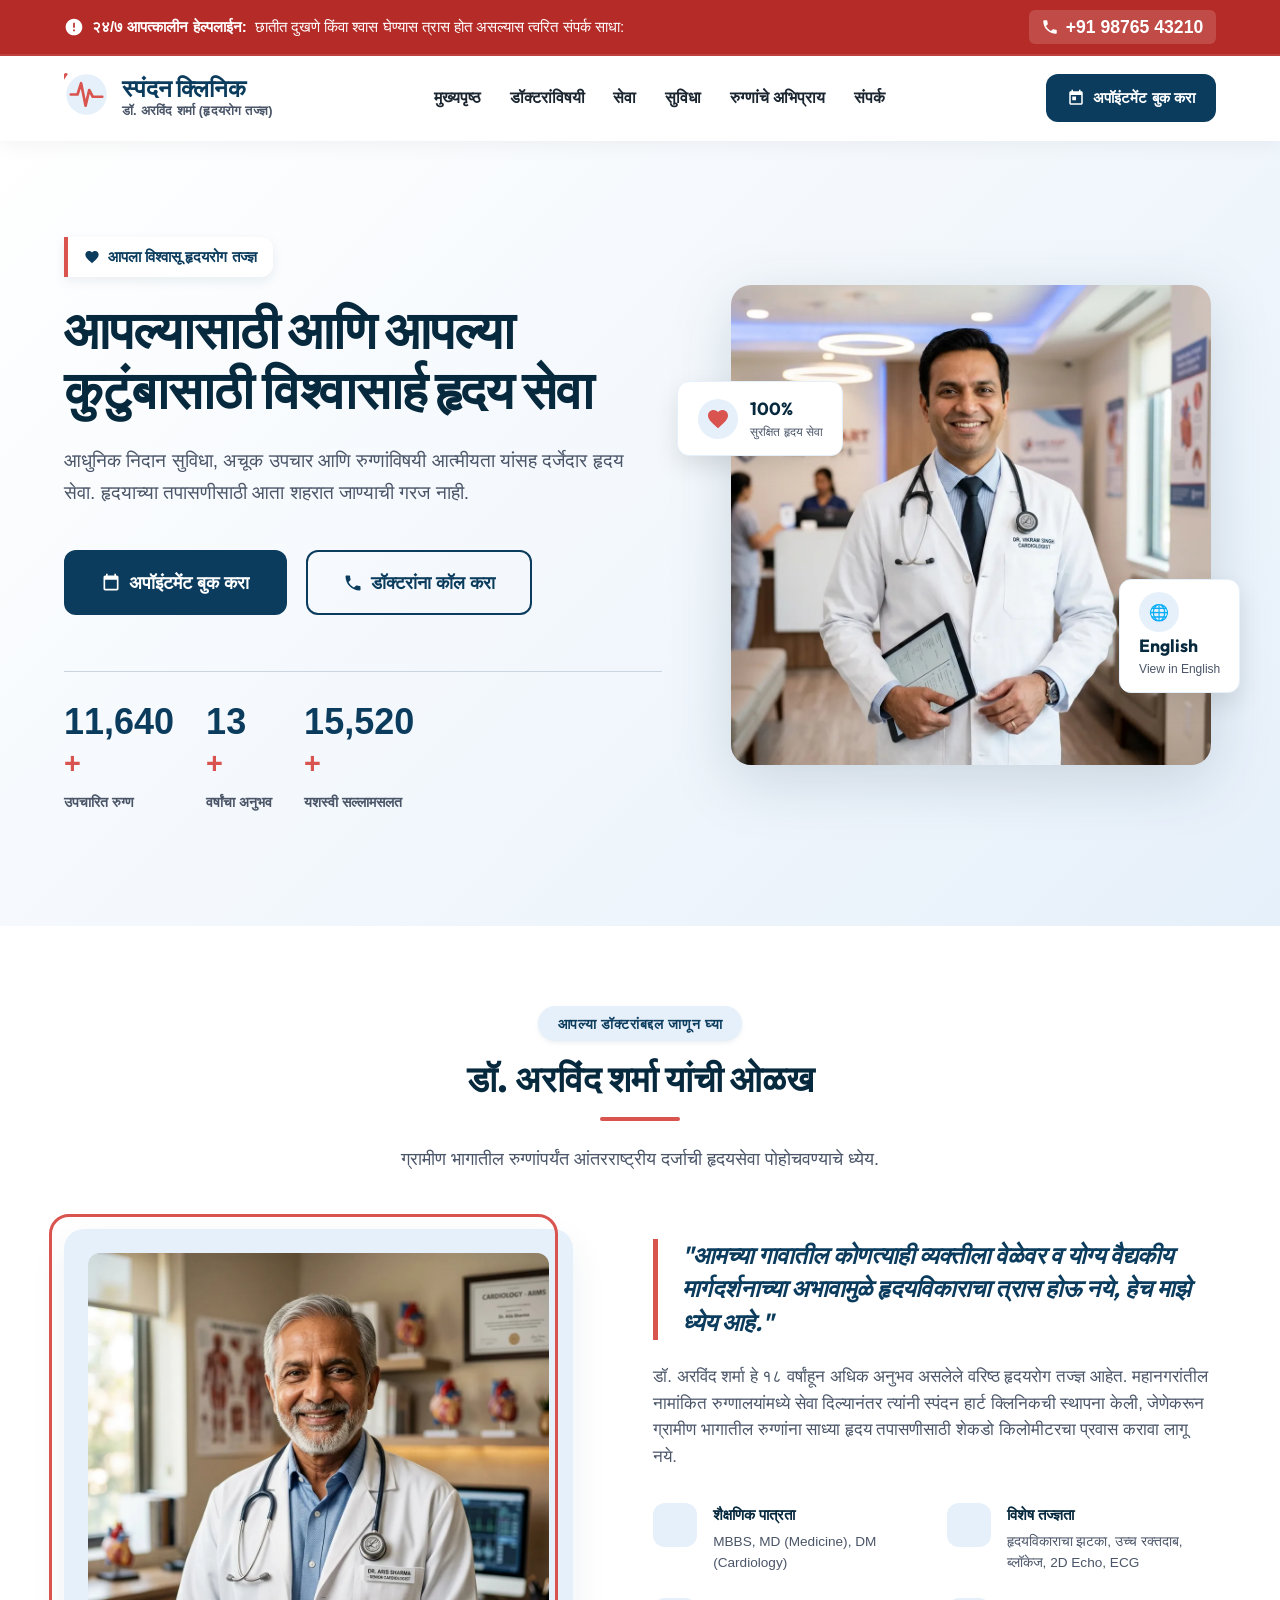
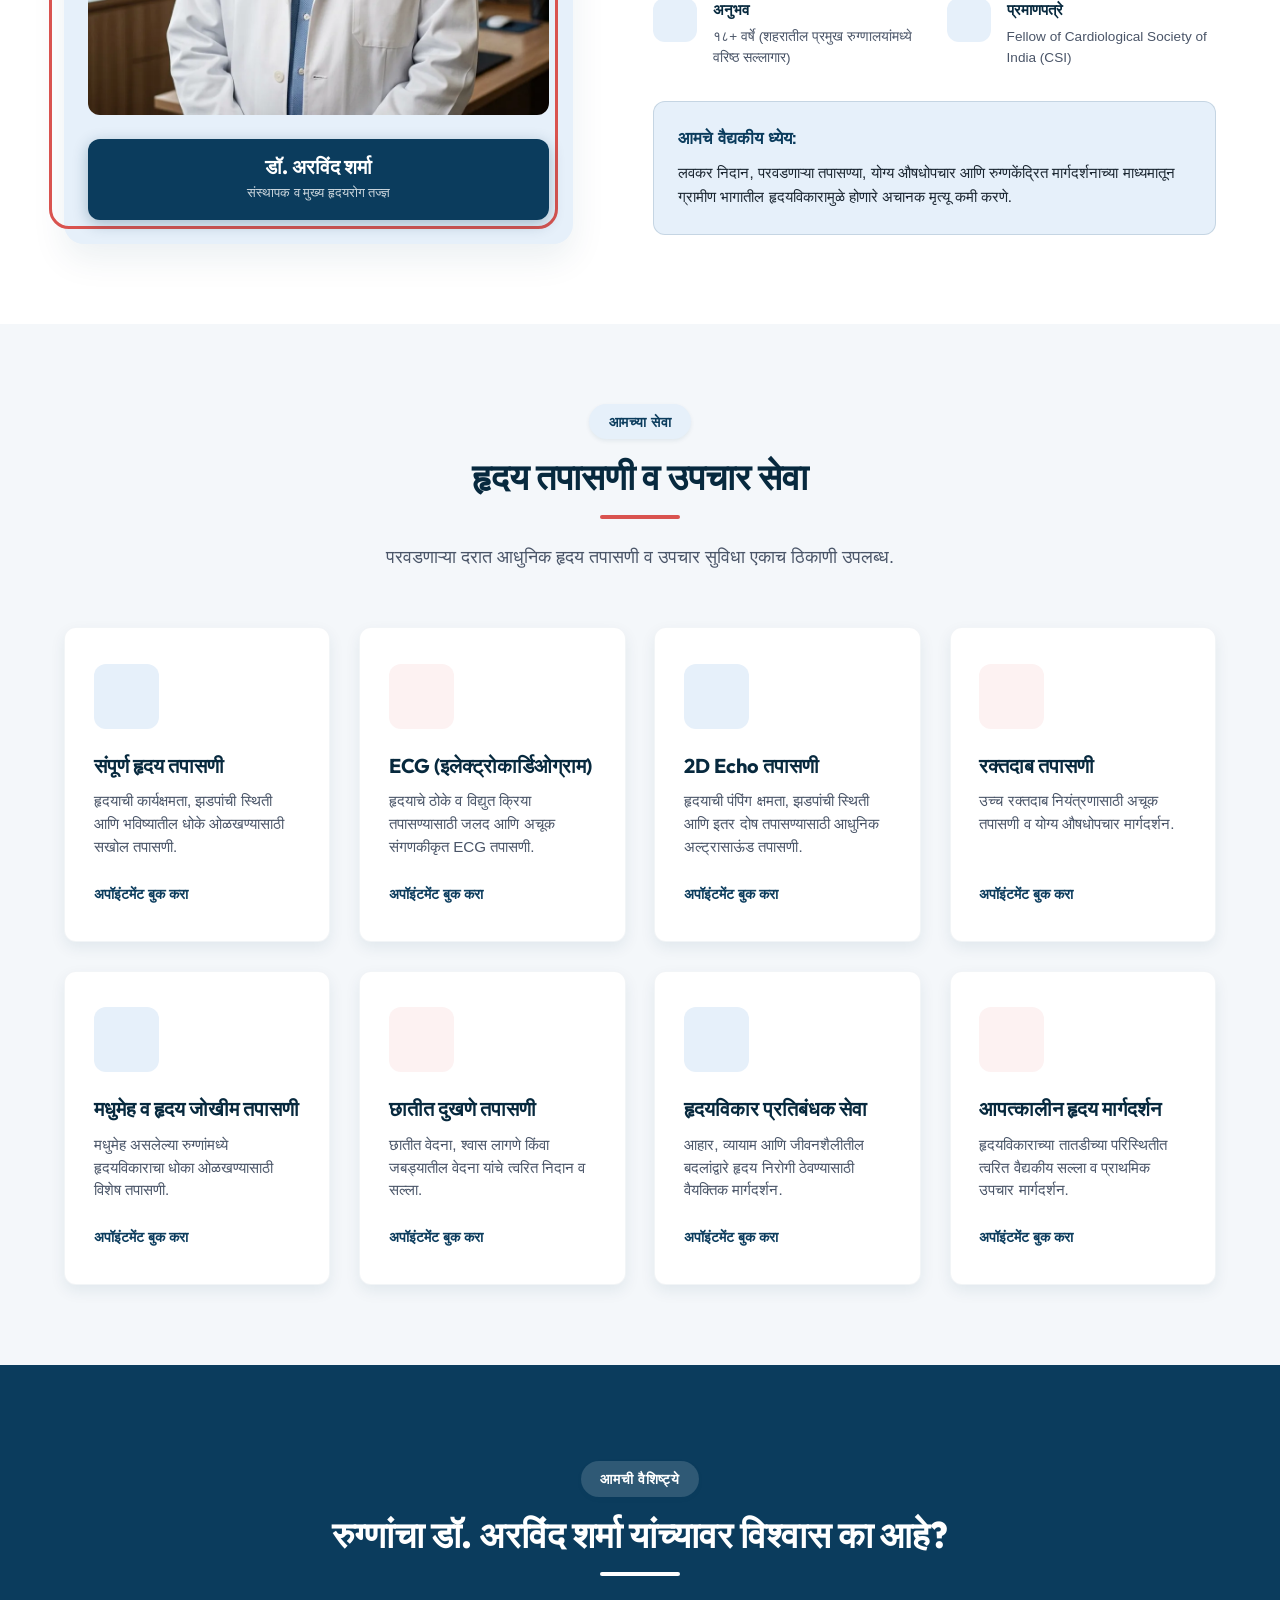
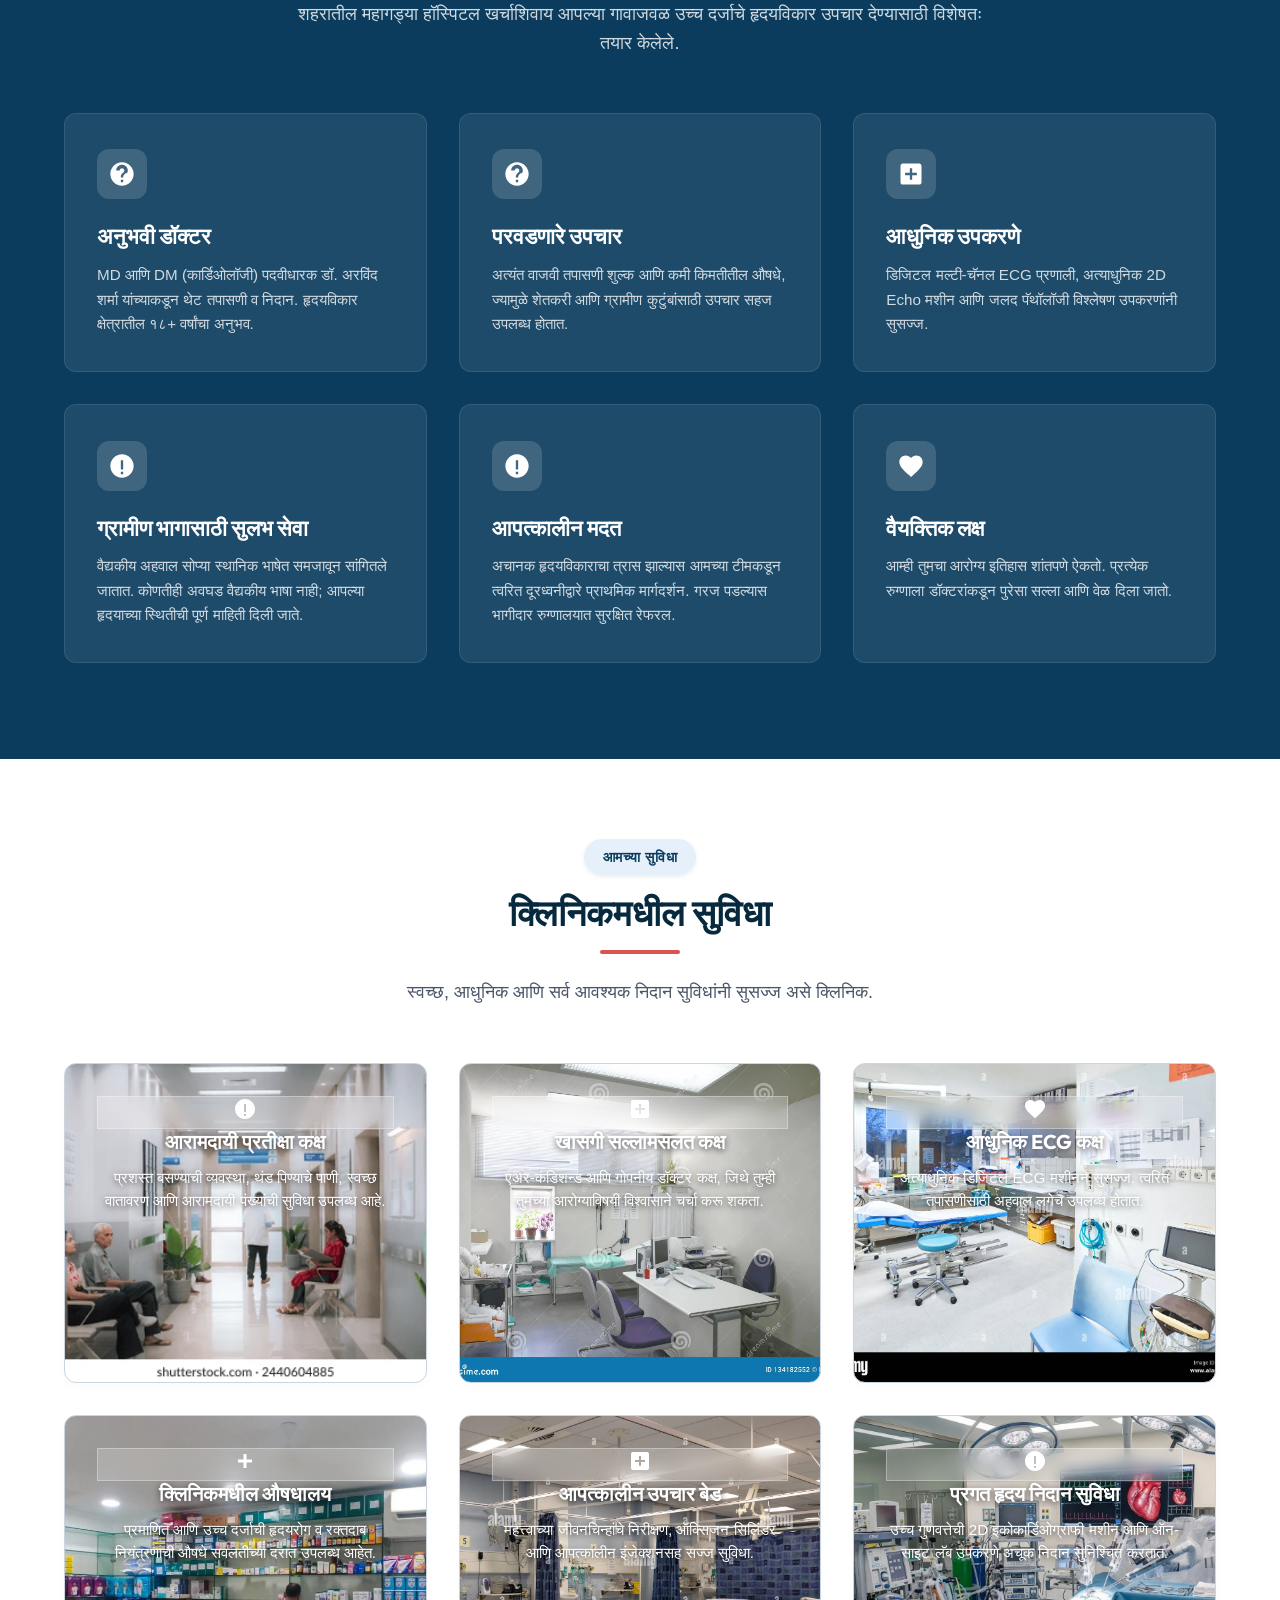
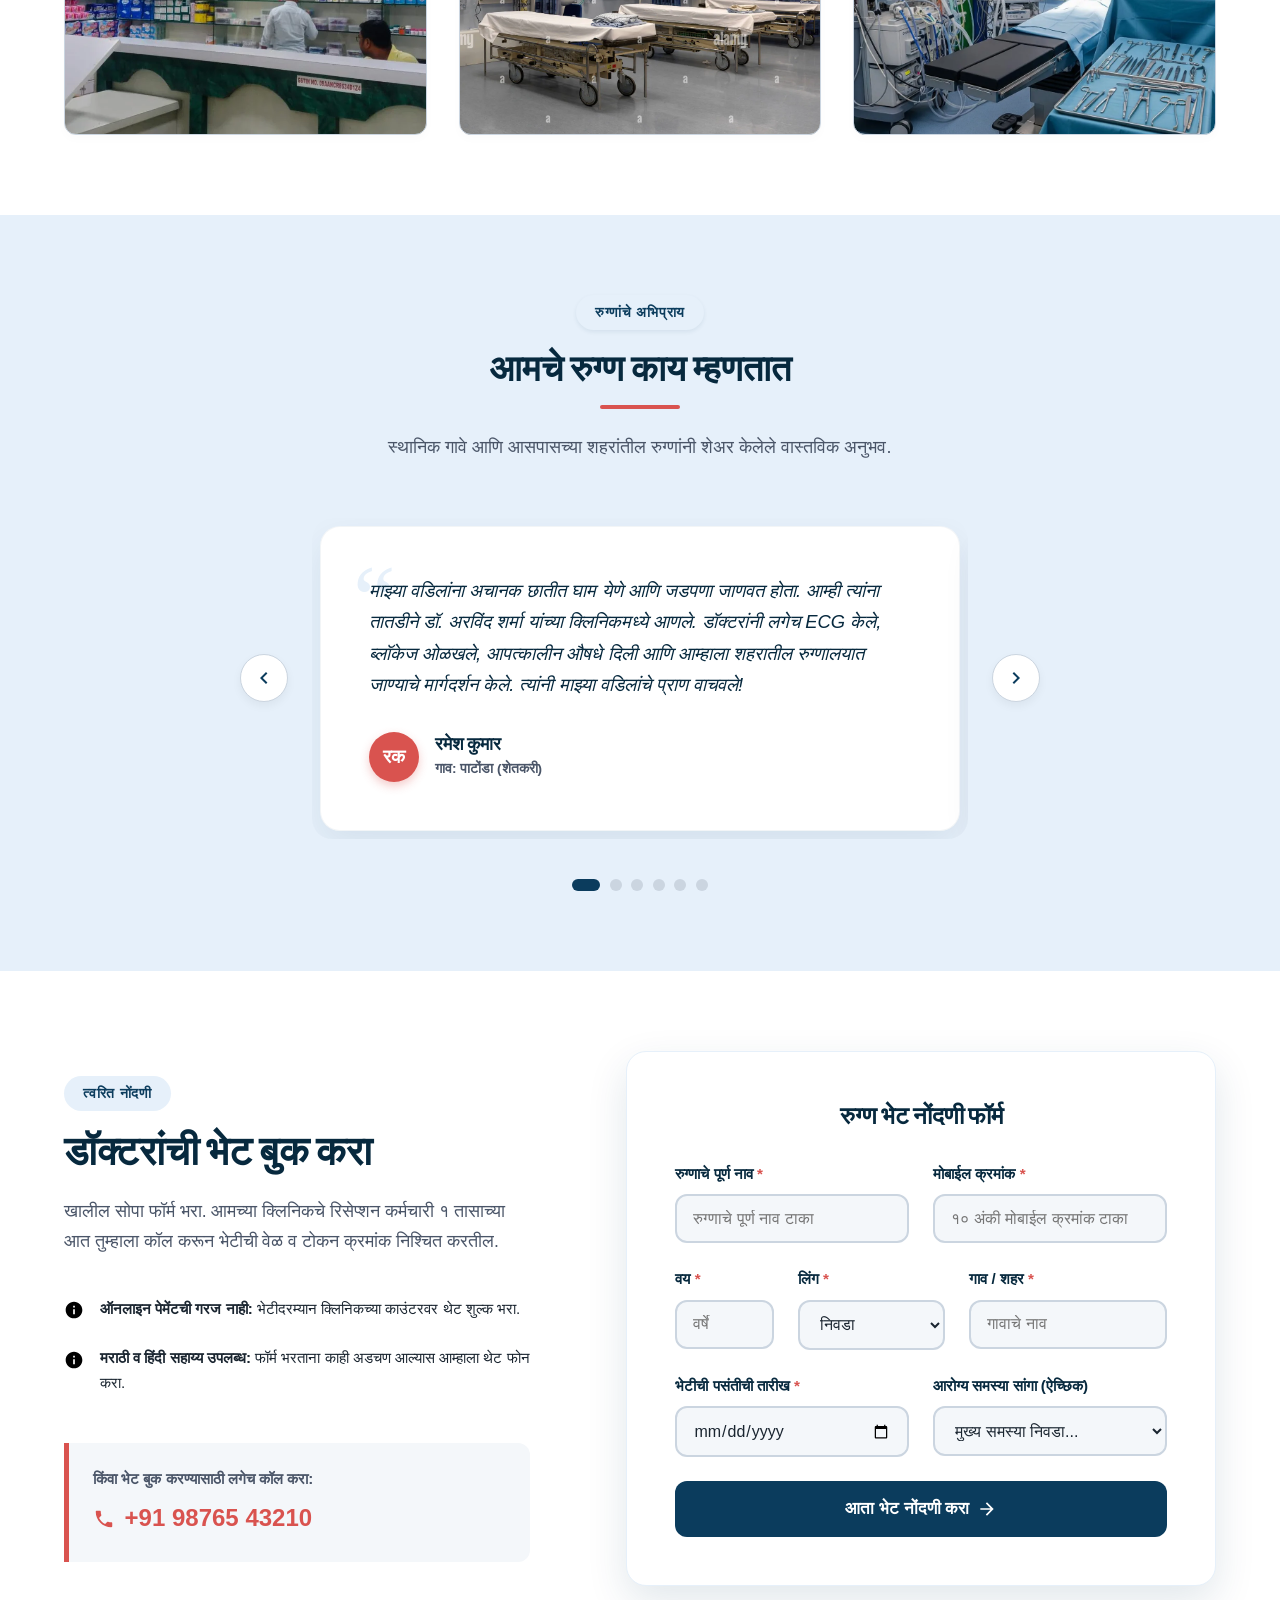
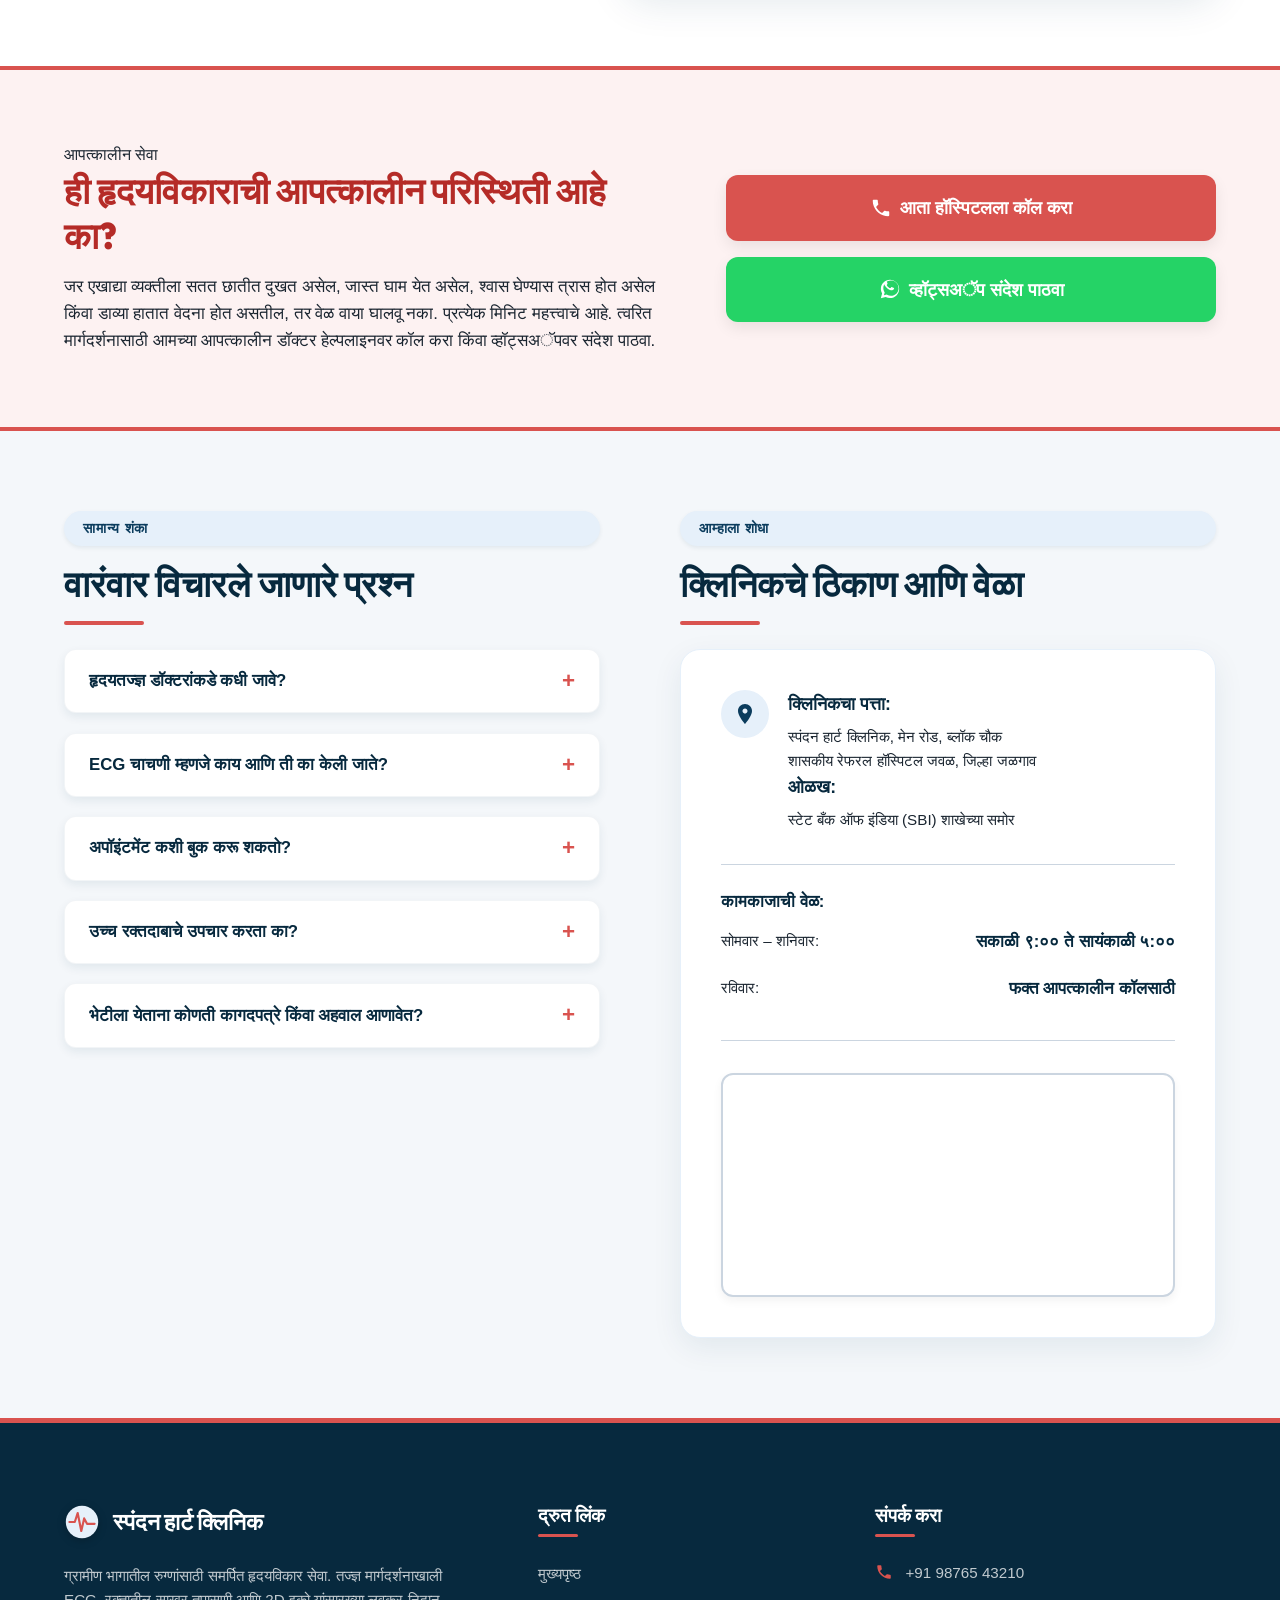
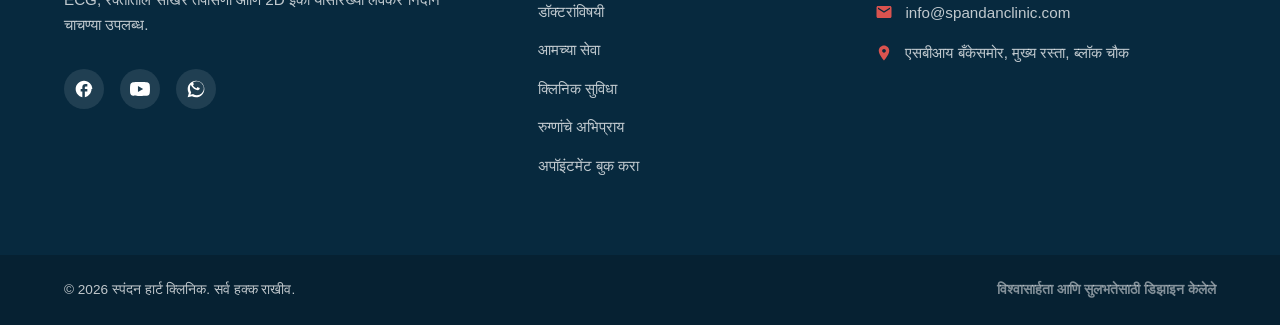
==== marathi.html @ 93152554 "initial commit" ====
<!DOCTYPE html>
<html lang="mr">
<head>
    <meta charset="UTF-8">
    <meta name="viewport" content="width=device-width, initial-scale=1.0">

    <title>स्पंदन हार्ट क्लिनिक | डॉ. अरविंद शर्मा - वरिष्ठ हृदयरोग तज्ज्ञ</title>

    <!-- SEO Meta Tags -->
    <meta name="description" content="डॉ. अरविंद शर्मा यांच्या स्पंदन हार्ट क्लिनिकमध्ये परवडणारी, आधुनिक हृदय तपासणी व उपचार सेवा उपलब्ध आहेत. ECG, 2D Echo आणि इतर हृदयविषयक निदान सुविधा ग्रामीण व शहरी रुग्णांसाठी उपलब्ध.">

    <meta name="keywords" content="हृदयरोग तज्ज्ञ, हार्ट डॉक्टर, डॉ. अरविंद शर्मा, स्पंदन हार्ट क्लिनिक, ECG, 2D Echo, रक्तदाब तपासणी, हृदय विशेषज्ञ, नागपूर">

    <meta name="author" content="डॉ. अरविंद शर्मा">

    <!-- Open Graph Meta Tags -->
    <meta property="og:title" content="स्पंदन हार्ट क्लिनिक | डॉ. अरविंद शर्मा - हृदयरोग तज्ज्ञ">
    <meta property="og:description" content="विश्वासार्ह, दर्जेदार आणि परवडणारी हृदय उपचार सेवा. आजच आपली अपॉइंटमेंट बुक करा.">
    <meta property="og:image" content="assets/images/doctor_hero.png">
    <meta property="og:type" content="website">

    <!-- Fonts -->
    <link rel="preconnect" href="https://fonts.googleapis.com">
    <link rel="preconnect" href="https://fonts.gstatic.com" crossorigin>

    <!-- Marathi Font -->
    <link href="https://fonts.googleapis.com/css2?family=Noto+Sans+Devanagari:wght@400;500;600;700&family=Outfit:wght@500;600;700;800&display=swap" rel="stylesheet">

    <!-- Custom CSS -->
    <link rel="stylesheet" href="style.css">

</head>

<bode>

<!-- TOP EMERGENCY ALERT BAR (For Elderly/Urgent patients) -->

<div class="emergency-bar" role="alert">
    <div class="container emergency-bar-content">
        <span class="emergency-text">
            <svg class="icon animate-pulse" viewBox="0 0 24 24" width="20" height="20" fill="currentColor">
                <path d="M12 2C6.48 2 2 6.48 2 12s4.48 10 10 10 10-4.48 10-10S17.52 2 12 2zm1 15h-2v-2h2v2zm0-4h-2V7h2v6z"/>
            </svg>
            <strong>२४/७ आपत्कालीन हेल्पलाईन:</strong> छातीत दुखणे किंवा श्वास घेण्यास त्रास होत असल्यास त्वरित संपर्क साधा:
        </span>
        <a href="tel:+919876543210" class="emergency-link">
            <svg class="icon" viewBox="0 0 24 24" width="18" height="18" fill="currentColor">
                <path d="M6.62 10.79c1.44 2.83 3.76 5.14 6.59 6.59l2.2-2.2c.27-.27.67-.36 1.02-.24 1.12.37 2.33.57 3.57.57.55 0 1 .45 1 1V20c0 .55-.45 1-1 1-9.39 0-17-7.61-17-17 0-.55.45-1 1-1h3.5c.55 0 1 .45 1 1 0 1.25.2 2.45.57 3.57.11.35.03.74-.25 1.02l-2.2 2.2z"/>
            </svg>
            +91 98765 43210
        </a>
    </div>
</div>

<!-- MAIN HEADER -->
<header class="main-header" id="header">
    <div class="container header-container">
        <a href="#" class="logo-area" aria-label="स्पंदन हार्ट क्लिनिक मुख्यपृष्ठ">
            <div class="logo-icon">
                <svg viewBox="0 0 100 100" width="45" height="45">
                    <circle cx="50" cy="50" r="45" fill="var(--primary-light)"/>
                    <path d="M15 50h15l8-25 10 50 8-35 8 15h21" fill="none" stroke="var(--secondary)" stroke-width="6" stroke-linecap="round" stroke-linejoin="round"/>
                    <path d="M50 25c-3-6-11-6-14 0l14 20 14-20c-3-6-11-6-14 0z" fill="var(--secondary)" transform="translate(0, 5) scale(0.6) translate(-50, -25)"/>
                </svg>
            </div>
        <div class="logo-text">
            <span class="clinic-name">स्पंदन क्लिनिक</span>
            <span class="doc-title">डॉ. अरविंद शर्मा (हृदयरोग तज्ज्ञ)</span>
        </div>
    </a>

    <!-- Desktop Navigation -->
    <nav class="desktop-nav" aria-label="मुख्य नेव्हिगेशन">
        <ul class="nav-list">
            <li><a href="#home" class="nav-link active">मुख्यपृष्ठ</a></li>
            <li><a href="#about" class="nav-link">डॉक्टरांविषयी</a></li>
            <li><a href="#services" class="nav-link">सेवा</a></li>
            <li><a href="#facilities" class="nav-link">सुविधा</a></li>
            <li><a href="#testimonials" class="nav-link">रुग्णांचे अभिप्राय</a></li>
            <li><a href="#contact" class="nav-link">संपर्क</a></li>
        </ul>
    </nav>

    <div class="header-actions">
        <a href="#appointment" class="btn btn-primary btn-nav-cta">
            <svg class="icon" viewBox="0 0 24 24" width="18" height="18" fill="currentColor">
                <path d="M19 3h-1V1h-2v2H8V1H6v2H5c-1.11 0-1.99.9-1.99 2L3 19c0 1.1.89 2 2 2h14c1.1 0 2-.9 2-2V5c0-1.1-.9-2-2-2zm0 16H5V8h14v11zM7 10h5v5H7z"/>
            </svg>
            अपॉइंटमेंट बुक करा
        </a>

        <!-- Mobile Menu Button -->
        <button class="mobile-menu-toggle" id="menuToggle" aria-label="नेव्हिगेशन मेनू उघडा" aria-expanded="false" aria-controls="mobileNav">
            <span class="bar"></span>
            <span class="bar"></span>
            <span class="bar"></span>
        </button>
    </div>
</div>
</header>

<!-- Mobile Navigation Drawer -->

<nav class="mobile-nav" id="mobileNav" aria-label="मोबाईल नेव्हिगेशन" aria-hidden="true">
    <ul class="mobile-nav-list">
        <li><a href="#home" class="mobile-nav-link">मुख्यपृष्ठ</a></li>
        <li><a href="#about" class="mobile-nav-link">डॉक्टरांविषयी</a></li>
        <li><a href="#services" class="mobile-nav-link">सेवा</a></li>
        <li><a href="#facilities" class="mobile-nav-link">सुविधा</a></li>
        <li><a href="#testimonials" class="mobile-nav-link">रुग्णांचे अभिप्राय</a></li>
        <li><a href="#contact" class="mobile-nav-link">संपर्क</a></li>
        <li>
        <a href="#appointment" class="btn btn-primary mobile-cta-btn">अपॉइंटमेंट बुक करा</a>
        </li>
        <li>
        <a href="tel:+919876543210" class="btn btn-accent mobile-cta-btn">
            <svg class="icon" viewBox="0 0 24 24" width="18" height="18" fill="currentColor">
                <path d="M6.62 10.79c1.44 2.83 3.76 5.14 6.59 6.59l2.2-2.2c.27-.27.67-.36 1.02-.24 1.12.37 2.33.57 3.57.57.55 0 1 .45 1 1V20c0 .55-.45 1-1 1-9.39 0-17-7.61-17-17 0-.55.45-1 1-1h3.5c.55 0 1 .45 1 1 0 1.25.2 2.45.57 3.57.11.35.03.74-.25 1.02l-2.2 2.2z"/>
            </svg>
            डॉक्टरांना कॉल करा
        </a>
    </li>
</ul>
</nav>

<!-- HERO SECTION -->
<section class="hero-section" id="home">
    <div class="container hero-container">
        <div class="hero-content">
            <span class="hero-badge">
                <svg class="icon" viewBox="0 0 24 24" width="16" height="16" fill="currentColor">
                    <path d="M12 21.35l-1.45-1.32C5.4 15.36 2 12.28 2 8.5 2 5.42 4.42 3 7.5 3c1.74 0 3.41.81 4.5 2.09C13.09 3.81 14.76 3 16.5 3 19.58 3 22 5.42 22 8.5c0 3.78-3.4 6.86-8.55 11.54L12 21.35z"/>
                </svg>
                आपला विश्वासू हृदयरोग तज्ज्ञ
            </span>

        <h1 class="hero-title">आपल्यासाठी आणि आपल्या कुटुंबासाठी विश्वासार्ह हृदय सेवा</h1>
        <p class="hero-subtitle">
            आधुनिक निदान सुविधा, अचूक उपचार आणि रुग्णांविषयी आत्मीयता यांसह दर्जेदार हृदय सेवा. हृदयाच्या तपासणीसाठी आता शहरात जाण्याची गरज नाही.</p>

        <div class="hero-ctas">
            <a href="#appointment" class="btn btn-primary btn-lg">
                <svg class="icon" viewBox="0 0 24 24" width="20" height="20" fill="currentColor">
                    <path d="M19 3h-1V1h-2v2H8V1H6v2H5c-1.11 0-1.99.9-1.99 2L3 19c0 1.1.89 2 2 2h14c1.1 0 2-.9 2-2V5c0-1.1-.9-2-2-2zm0 16H5V8h14v11z"/>
                </svg>
                अपॉइंटमेंट बुक करा
            </a>

            <a href="tel:+919876543210" class="btn btn-outline btn-lg">
                <svg class="icon" viewBox="0 0 24 24" width="20" height="20" fill="currentColor">
                    <path d="M6.62 10.79c1.44 2.83 3.76 5.14 6.59 6.59l2.2-2.2c.27-.27.67-.36 1.02-.24 1.12.37 2.33.57 3.57.57.55 0 1 .45 1 1V20c0 .55-.45 1-1 1-9.39 0-17-7.61-17-17 0-.55.45-1 1-1h3.5c.55 0 1 .45 1 1 0 1.25.2 2.45.57 3.57.11.35.03.74-.25 1.02l-2.2 2.2z"/>
                </svg>
                डॉक्टरांना कॉल करा
            </a>
        </div>

        <div class="hero-stats">
            <div class="stat-card">
                <span class="stat-number" data-target="15000">0</span><span class="stat-plus">+</span>
                <span class="stat-label">उपचारित रुग्ण</span>
            </div>

            <div class="stat-card">
                <span class="stat-number" data-target="18">0</span><span class="stat-plus">+</span>
                <span class="stat-label">वर्षांचा अनुभव</span>
            </div>

            <div class="stat-card">
                <span class="stat-number" data-target="20000">0</span><span class="stat-plus">+</span>
                <span class="stat-label">यशस्वी सल्लामसलत</span>
            </div>
        </div>
    </div>

    <div class="hero-image-wrapper">
        <div class="hero-image-backdrop"></div>

        <img src="doctor_hero.webp"
             alt="डॉ. अरविंद शर्मा रुग्णांचे स्वागत करताना"
             class="hero-img">

        <!-- Floating Badge 1 -->
        <div class="floating-badge badge-1">
            <div class="badge-icon">
                <svg viewBox="0 0 24 24" width="24" height="24" fill="var(--secondary)">
                    <path d="M12 21.35l-1.45-1.32C5.4 15.36 2 12.28 2 8.5 2 5.42 4.42 3 7.5 3c1.74 0 3.41.81 4.5 2.09C13.09 3.81 14.76 3 16.5 3 19.58 3 22 5.42 22 8.5c0 3.78-3.4 6.86-8.55 11.54L12 21.35z"/>
                </svg>
            </div>

            <div class="badge-text">
                <strong>100%</strong>
                <span>सुरक्षित हृदय सेवा</span>
            </div>
        </div>

        <!-- Floating Badge 2 -->
        <div class="floating-badge badge-2">
            <a href="index.html" class="language-badge-link">
                <div class="badge-icon">
                    🌐
                </div>

                <div class="badge-text">
                    <strong>English</strong>
                    <span>View in English</span>
                </div>
            </a>
        </div>

    </div>
</div>

</section>

<!-- ABOUT DOCTOR SECTION -->
<section class="about-section" id="about">
    <div class="container">
        <div class="section-header">
            <span class="section-tag">आपल्या डॉक्टरांबद्दल जाणून घ्या</span>
            <h2 class="section-title">डॉ. अरविंद शर्मा यांची ओळख</h2>
            <div class="section-divider"></div>
            <p class="section-subtitle">
                ग्रामीण भागातील रुग्णांपर्यंत आंतरराष्ट्रीय दर्जाची हृदयसेवा पोहोचवण्याचे ध्येय.
            </p>
        </div>

        <div class="about-grid">
            <div class="about-img-area">
                <div class="profile-card">
                    <img src="doctor_profile.webp"
                         alt="डॉ. अरविंद शर्मा - वरिष्ठ हृदयरोग तज्ज्ञ"
                         class="profile-img">

                    <div class="profile-signature">
                        <span class="doctor-signature-text">
                            डॉ. अरविंद शर्मा
                        </span>

                        <span class="doctor-designation">
                            संस्थापक व मुख्य हृदयरोग तज्ज्ञ
                        </span>
                    </div>
                </div>
            </div>

            <div class="about-info-area">

                <h3 class="about-greet">
                    "आमच्या गावातील कोणत्याही व्यक्तीला वेळेवर व योग्य वैद्यकीय मार्गदर्शनाच्या अभावामुळे हृदयविकाराचा त्रास होऊ नये, हेच माझे ध्येय आहे."
                </h3>

                <p class="about-text">
                    डॉ. अरविंद शर्मा हे १८ वर्षांहून अधिक अनुभव असलेले वरिष्ठ हृदयरोग तज्ज्ञ आहेत.
                    महानगरांतील नामांकित रुग्णालयांमध्ये सेवा दिल्यानंतर त्यांनी स्पंदन हार्ट क्लिनिकची स्थापना केली,
                    जेणेकरून ग्रामीण भागातील रुग्णांना साध्या हृदय तपासणीसाठी शेकडो किलोमीटरचा प्रवास करावा लागू नये.
                </p>

                <div class="qualifications-grid">

                    <div class="qual-card">
                        <div class="qual-icon">
                            <!-- SVG Same -->
                        </div>
                        <div class="qual-info">
                            <strong>शैक्षणिक पात्रता</strong>
                            <span>MBBS, MD (Medicine), DM (Cardiology)</span>
                        </div>
                    </div>

                    <div class="qual-card">
                        <div class="qual-icon">
                            <!-- SVG Same -->
                        </div>
                        <div class="qual-info">
                            <strong>विशेष तज्ज्ञता</strong>
                            <span>हृदयविकाराचा झटका, उच्च रक्तदाब, ब्लॉकेज, 2D Echo, ECG</span>
                        </div>
                    </div>

                    <div class="qual-card">
                        <div class="qual-icon">
                            <!-- SVG Same -->
                        </div>
                        <div class="qual-info">
                            <strong>अनुभव</strong>
                            <span>१८+ वर्षे (शहरातील प्रमुख रुग्णालयांमध्ये वरिष्ठ सल्लागार)</span>
                        </div>
                    </div>

                    <div class="qual-card">
                        <div class="qual-icon">
                            <!-- SVG Same -->
                        </div>
                        <div class="qual-info">
                            <strong>प्रमाणपत्रे</strong>
                            <span>Fellow of Cardiological Society of India (CSI)</span>
                        </div>
                    </div>

                </div>

                <div class="mission-box">
                    <span class="mission-title">आमचे वैद्यकीय ध्येय:</span>

                    <p class="mission-text">
                        लवकर निदान, परवडणाऱ्या तपासण्या, योग्य औषधोपचार आणि
                        रुग्णकेंद्रित मार्गदर्शनाच्या माध्यमातून ग्रामीण भागातील
                        हृदयविकारामुळे होणारे अचानक मृत्यू कमी करणे.
                    </p>
                </div>

            </div>
        </div>
    </div>
</section>

<!-- SERVICES SECTION -->
<section class="services-section" id="services">
    <div class="container">
        <div class="section-header">
            <span class="section-tag">आमच्या सेवा</span>
            <h2 class="section-title">हृदय तपासणी व उपचार सेवा</h2>
            <div class="section-divider"></div>
            <p class="section-subtitle">
                परवडणाऱ्या दरात आधुनिक हृदय तपासणी व उपचार सुविधा एकाच ठिकाणी उपलब्ध.
            </p>
        </div>

        <div class="services-grid">

            <!-- Service 1 -->
            <div class="service-card">
                <div class="service-icon service-blue">
                    <!-- SVG Same -->
                </div>
                <h3 class="service-title">संपूर्ण हृदय तपासणी</h3>
                <p class="service-desc">
                    हृदयाची कार्यक्षमता, झडपांची स्थिती आणि भविष्यातील धोके ओळखण्यासाठी सखोल तपासणी.
                </p>
                <a href="#appointment" class="service-link">
                    अपॉइंटमेंट बुक करा
                </a>
            </div>

            <!-- Service 2 -->
            <div class="service-card">
                <div class="service-icon service-red">
                    <!-- SVG Same -->
                </div>
                <h3 class="service-title">ECG (इलेक्ट्रोकार्डिओग्राम)</h3>
                <p class="service-desc">
                    हृदयाचे ठोके व विद्युत क्रिया तपासण्यासाठी जलद आणि अचूक संगणकीकृत ECG तपासणी.
                </p>
                <a href="#appointment" class="service-link">
                    अपॉइंटमेंट बुक करा
                </a>
            </div>

            <!-- Service 3 -->
            <div class="service-card">
                <div class="service-icon service-blue">
                    <!-- SVG Same -->
                </div>
                <h3 class="service-title">2D Echo तपासणी</h3>
                <p class="service-desc">
                    हृदयाची पंपिंग क्षमता, झडपांची स्थिती आणि इतर दोष तपासण्यासाठी आधुनिक अल्ट्रासाऊंड तपासणी.
                </p>
                <a href="#appointment" class="service-link">
                    अपॉइंटमेंट बुक करा
                </a>
            </div>

            <!-- Service 4 -->
            <div class="service-card">
                <div class="service-icon service-red">
                    <!-- SVG Same -->
                </div>
                <h3 class="service-title">रक्तदाब तपासणी</h3>
                <p class="service-desc">
                    उच्च रक्तदाब नियंत्रणासाठी अचूक तपासणी व योग्य औषधोपचार मार्गदर्शन.
                </p>
                <a href="#appointment" class="service-link">
                    अपॉइंटमेंट बुक करा
                </a>
            </div>

            <!-- Service 5 -->
            <div class="service-card">
                <div class="service-icon service-blue">
                    <!-- SVG Same -->
                </div>
                <h3 class="service-title">मधुमेह व हृदय जोखीम तपासणी</h3>
                <p class="service-desc">
                    मधुमेह असलेल्या रुग्णांमध्ये हृदयविकाराचा धोका ओळखण्यासाठी विशेष तपासणी.
                </p>
                <a href="#appointment" class="service-link">
                    अपॉइंटमेंट बुक करा
                </a>
            </div>

            <!-- Service 6 -->
            <div class="service-card">
                <div class="service-icon service-red">
                    <!-- SVG Same -->
                </div>
                <h3 class="service-title">छातीत दुखणे तपासणी</h3>
                <p class="service-desc">
                    छातीत वेदना, श्वास लागणे किंवा जबड्यातील वेदना यांचे त्वरित निदान व सल्ला.
                </p>
                <a href="#appointment" class="service-link">
                    अपॉइंटमेंट बुक करा
                </a>
            </div>

            <!-- Service 7 -->
            <div class="service-card">
                <div class="service-icon service-blue">
                    <!-- SVG Same -->
                </div>
                <h3 class="service-title">हृदयविकार प्रतिबंधक सेवा</h3>
                <p class="service-desc">
                    आहार, व्यायाम आणि जीवनशैलीतील बदलांद्वारे हृदय निरोगी ठेवण्यासाठी वैयक्तिक मार्गदर्शन.
                </p>
                <a href="#appointment" class="service-link">
                    अपॉइंटमेंट बुक करा
                </a>
            </div>

            <!-- Service 8 -->
            <div class="service-card">
                <div class="service-icon service-red">
                    <!-- SVG Same -->
                </div>
                <h3 class="service-title">आपत्कालीन हृदय मार्गदर्शन</h3>
                <p class="service-desc">
                    हृदयविकाराच्या तातडीच्या परिस्थितीत त्वरित वैद्यकीय सल्ला व प्राथमिक उपचार मार्गदर्शन.
                </p>
                <a href="#appointment" class="service-link">
                    अपॉइंटमेंट बुक करा
                </a>
            </div>

        </div>
    </div>
</section>

<!-- WHY CHOOSE US SECTION -->
<section class="why-choose-section">
    <div class="container">
        <div class="section-header">
            <span class="section-tag tag-white">आमची वैशिष्ट्ये</span>
            <h2 class="section-title text-white">रुग्णांचा डॉ. अरविंद शर्मा यांच्यावर विश्वास का आहे?</h2>
            <div class="section-divider divider-white"></div>
            <p class="section-subtitle text-white-muted">शहरातील महागड्या हॉस्पिटल खर्चाशिवाय आपल्या गावाजवळ उच्च दर्जाचे हृदयविकार उपचार देण्यासाठी विशेषतः तयार केलेले.</p>
        </div>

        <div class="why-grid">
            <!-- Item 1: Experienced Doctor -->
            <div class="why-card">
                <div class="why-icon">
                    <svg viewBox="0 0 24 24" width="28" height="28" fill="currentColor">
                        <path d="M12 2C6.48 2 2 6.48 2 12s4.48 10 10 10 10-4.48 10-10S17.52 2 12 2zm1 17h-2v-2h2v2zm2.07-7.75l-.9.92C13.45 12.9 13 13.5 13 15h-2v-.5c0-1.1.45-2.1 1.17-2.83l1.24-1.26c.37-.36.59-.86.59-1.41 0-1.1-.9-2-2-2s-2 .9-2 2H7c0-2.76 2.24-5 5-5s5 2.24 5 5c0 1.04-.42 1.99-1.07 2.25z"/>
                    </svg>
                </div>
                <h3 class="why-card-title">अनुभवी डॉक्टर</h3>
                <p class="why-card-text">MD आणि DM (कार्डिओलॉजी) पदवीधारक डॉ. अरविंद शर्मा यांच्याकडून थेट तपासणी व निदान. हृदयविकार क्षेत्रातील १८+ वर्षांचा अनुभव.</p>
            </div>

            <!-- Item 2: Affordable Treatment -->
            <div class="why-card">
                <div class="why-icon">
                    <svg viewBox="0 0 24 24" width="28" height="28" fill="currentColor">
                        <path d="M12 2C6.48 2 2 6.48 2 12s4.48 10 10 10 10-4.48 10-10S17.52 2 12 2zm1 17h-2v-2h2v2zm2.07-7.75l-.9.92C13.45 12.9 13 13.5 13 15h-2v-.5c0-1.1.45-2.1 1.17-2.83l1.24-1.26c.37-.36.59-.86.59-1.41 0-1.1-.9-2-2-2s-2 .9-2 2H7c0-2.76 2.24-5 5-5s5 2.24 5 5c0 1.04-.42 1.99-1.07 2.25z"/>
                    </svg>
                </div>
                <h3 class="why-card-title">परवडणारे उपचार</h3>
                <p class="why-card-text">अत्यंत वाजवी तपासणी शुल्क आणि कमी किमतीतील औषधे, ज्यामुळे शेतकरी आणि ग्रामीण कुटुंबांसाठी उपचार सहज उपलब्ध होतात.</p>
            </div>

            <!-- Item 3: Modern Equipment -->
            <div class="why-card">
                <div class="why-icon">
                    <svg viewBox="0 0 24 24" width="28" height="28" fill="currentColor">
                        <path d="M19 3H5c-1.1 0-2 .9-2 2v14c0 1.1.9 2 2 2h14c1.1 0 2-.9 2-2V5c0-1.1-.9-2-2-2zm-2 10h-4v4h-2v-4H7v-2h4V7h2v4h4v2z"/>
                    </svg>
                </div>
                <h3 class="why-card-title">आधुनिक उपकरणे</h3>
                <p class="why-card-text">डिजिटल मल्टी-चॅनल ECG प्रणाली, अत्याधुनिक 2D Echo मशीन आणि जलद पॅथॉलॉजी विश्लेषण उपकरणांनी सुसज्ज.</p>
            </div>

            <!-- Item 4: Village-Friendly Care -->
            <div class="why-card">
                <div class="why-icon">
                    <svg viewBox="0 0 24 24" width="28" height="28" fill="currentColor">
                        <path d="M12 2C6.48 2 2 6.48 2 12s4.48 10 10 10 10-4.48 10-10S17.52 2 12 2zm1 17h-2v-2h2v2zm0-4h-2V7h2v6z"/>
                    </svg>
                </div>
                <h3 class="why-card-title">ग्रामीण भागासाठी सुलभ सेवा</h3>
                <p class="why-card-text">वैद्यकीय अहवाल सोप्या स्थानिक भाषेत समजावून सांगितले जातात. कोणतीही अवघड वैद्यकीय भाषा नाही; आपल्या हृदयाच्या स्थितीची पूर्ण माहिती दिली जाते.</p>
            </div>

            <!-- Item 5: Emergency Support -->
            <div class="why-card">
                <div class="why-icon">
                    <svg viewBox="0 0 24 24" width="28" height="28" fill="currentColor">
                        <path d="M12 2C6.48 2 2 6.48 2 12s4.48 10 10 10 10-4.48 10-10S17.52 2 12 2zm1 17h-2v-2h2v2zm0-4h-2V7h2v6z"/>
                    </svg>
                </div>
                <h3 class="why-card-title">आपत्कालीन मदत</h3>
                <p class="why-card-text">अचानक हृदयविकाराचा त्रास झाल्यास आमच्या टीमकडून त्वरित दूरध्वनीद्वारे प्राथमिक मार्गदर्शन. गरज पडल्यास भागीदार रुग्णालयात सुरक्षित रेफरल.</p>
            </div>

            <!-- Item 6: Personalized Attention -->
            <div class="why-card">
                <div class="why-icon">
                    <svg viewBox="0 0 24 24" width="28" height="28" fill="currentColor">
                        <path d="M12 21.35l-1.45-1.32C5.4 15.36 2 12.28 2 8.5 2 5.42 4.42 3 7.5 3c1.74 0 3.41.81 4.5 2.09C13.09 3.81 14.76 3 16.5 3 19.58 3 22 5.42 22 8.5c0 3.78-3.4 6.86-8.55 11.54L12 21.35z"/>
                    </svg>
                </div>
                <h3 class="why-card-title">वैयक्तिक लक्ष</h3>
                <p class="why-card-text">आम्ही तुमचा आरोग्य इतिहास शांतपणे ऐकतो. प्रत्येक रुग्णाला डॉक्टरांकडून पुरेसा सल्ला आणि वेळ दिला जातो.</p>
            </div>
        </div>
    </div>
</section>

<!-- CLINIC FACILITIES SECTION -->
<section class="facilities-section" id="facilities">
    <div class="container">
        <div class="section-header">
            <span class="section-tag">आमच्या सुविधा</span>
            <h2 class="section-title">क्लिनिकमधील सुविधा</h2>
            <div class="section-divider"></div>
            <p class="section-subtitle">स्वच्छ, आधुनिक आणि सर्व आवश्यक निदान सुविधांनी सुसज्ज असे क्लिनिक.</p>
        </div>

        <div class="facilities-grid">
            <!-- Facility 1: Waiting Area -->
            <div class="facility-card waiting-area">
                <div class="facility-icon-circle">
                    <svg viewBox="0 0 24 24" width="24" height="24" fill="currentColor">
                        <path d="M12 2C6.48 2 2 6.48 2 12s4.48 10 10 10 10-4.48 10-10S17.52 2 12 2zm1 17h-2v-2h2v2zm0-4h-2V7h2v6z"/>
                    </svg>
                </div>
                <h3 class="facility-name">आरामदायी प्रतीक्षा कक्ष</h3>
                <p class="facility-desc">प्रशस्त बसण्याची व्यवस्था, थंड पिण्याचे पाणी, स्वच्छ वातावरण आणि आरामदायी पंख्यांची सुविधा उपलब्ध आहे.</p>
            </div>

            <!-- Facility 2: Consultation Room -->
            <div class="facility-card consultation-room">
                <div class="facility-icon-circle">
                    <svg viewBox="0 0 24 24" width="24" height="24" fill="currentColor">
                        <path d="M19 3H5c-1.1 0-2 .9-2 2v14c0 1.1.9 2 2 2h14c1.1 0 2-.9 2-2V5c0-1.1-.9-2-2-2zm-2 10h-4v4h-2v-4H7v-2h4V7h2v4h4v2z"/>
                    </svg>
                </div>
                <h3 class="facility-name">खासगी सल्लामसलत कक्ष</h3>
                <p class="facility-desc">एअर-कंडिशन्ड आणि गोपनीय डॉक्टर कक्ष, जिथे तुम्ही तुमच्या आरोग्याविषयी विश्वासाने चर्चा करू शकता.</p>
            </div>

            <!-- Facility 3: ECG Room -->
            <div class="facility-card ecg-room">
                <div class="facility-icon-circle">
                    <svg viewBox="0 0 24 24" width="24" height="24" fill="currentColor">
                        <path d="M12 21.35l-1.45-1.32C5.4 15.36 2 12.28 2 8.5 2 5.42 4.42 3 7.5 3c1.74 0 3.41.81 4.5 2.09C13.09 3.81 14.76 3 16.5 3 19.58 3 22 5.42 22 8.5c0 3.78-3.4 6.86-8.55 11.54L12 21.35z"/>
                    </svg>
                </div>
                <h3 class="facility-name">आधुनिक ECG कक्ष</h3>
                <p class="facility-desc">अत्याधुनिक डिजिटल ECG मशीनने सुसज्ज. त्वरित तपासणीसाठी अहवाल लगेच उपलब्ध होतात.</p>
            </div>

            <!-- Facility 4: Pharmacy -->
            <div class="facility-card pharmacy-room">
                <div class="facility-icon-circle">
                    <svg viewBox="0 0 24 24" width="24" height="24" fill="currentColor">
                        <path d="M19 10.5h-5.5V5h-3v5.5H5v3h5.5V19h3v-5.5H19v-3z"/>
                    </svg>
                </div>
                <h3 class="facility-name">क्लिनिकमधील औषधालय</h3>
                <p class="facility-desc">प्रमाणित आणि उच्च दर्जाची हृदयरोग व रक्तदाब नियंत्रणाची औषधे सवलतीच्या दरात उपलब्ध आहेत.</p>
            </div>

            <!-- Facility 5: Emergency Bed -->
            <div class="facility-card  emergency-bed">
                <div class="facility-icon-circle">
                    <svg viewBox="0 0 24 24" width="24" height="24" fill="currentColor">
                        <path d="M19 3H5c-1.1 0-2 .9-2 2v14c0 1.1.9 2 2 2h14c1.1 0 2-.9 2-2V5c0-1.1-.9-2-2-2zm-2 10h-4v4h-2v-4H7v-2h4V7h2v4h4v2z"/>
                    </svg>
                </div>
                <h3 class="facility-name">आपत्कालीन उपचार बेड</h3>
                <p class="facility-desc">महत्त्वाच्या जीवनचिन्हांचे निरीक्षण, ऑक्सिजन सिलिंडर आणि आपत्कालीन इंजेक्शनसह सज्ज सुविधा.</p>
            </div>

            <!-- Facility 6: Diagnostic Equipment -->
            <div class="facility-card diagnostics-room">
                <div class="facility-icon-circle">
                    <svg viewBox="0 0 24 24" width="24" height="24" fill="currentColor">
                        <path d="M12 2C6.48 2 2 6.48 2 12s4.48 10 10 10 10-4.48 10-10S17.52 2 12 2zm1 17h-2v-2h2v2zm0-4h-2V7h2v6z"/>
                    </svg>
                </div>
                <h3 class="facility-name">प्रगत हृदय निदान सुविधा</h3>
                <p class="facility-desc">उच्च गुणवत्तेची 2D इकोकार्डिओग्राफी मशीन आणि ऑन-साइट लॅब उपकरणे अचूक निदान सुनिश्चित करतात.</p>
            </div>
        </div>
    </div>
</section>

<!-- TESTIMONIALS SECTION -->
    <section class="testimonials-section" id="testimonials">
        <div class="container">
            <div class="section-header">
                <span class="section-tag">रुग्णांचे अभिप्राय</span>
                <h2 class="section-title">आमचे रुग्ण काय म्हणतात</h2>
                <div class="section-divider"></div>
                <p class="section-subtitle">स्थानिक गावे आणि आसपासच्या शहरांतील रुग्णांनी शेअर केलेले वास्तविक अनुभव.</p>
            </div>

             <!-- Carousel Wrapper -->
            <div class="testimonial-carousel-container">
                <button class="carousel-control prev" id="carouselPrev" aria-label="मागील स्लाइड">
                    <svg viewBox="0 0 24 24" width="24" height="24" fill="currentColor">
                        <path d="M15.41 16.58L10.83 12l4.58-4.58L14 6l-6 6 6 6 1.41-1.42z"/>
                    </svg>
                </button>
                
                <div class="testimonial-carousel-track-wrapper">
                    <div class="testimonial-carousel-track" id="carouselTrack">
                        
 <!-- Testimonial 1 -->
                        <div class="testimonial-slide">
                            <div class="testimonial-card">
                                <div class="quote-icon">“</div>
                                <p class="testimonial-text"> माझ्या वडिलांना अचानक छातीत घाम येणे आणि जडपणा जाणवत होता. आम्ही त्यांना तातडीने डॉ. अरविंद शर्मा यांच्या क्लिनिकमध्ये आणले. डॉक्टरांनी लगेच ECG केले, ब्लॉकेज ओळखले, आपत्कालीन औषधे दिली आणि आम्हाला शहरातील रुग्णालयात जाण्याचे मार्गदर्शन केले. त्यांनी माझ्या वडिलांचे प्राण वाचवले!</p>
                                <div class="patient-info">
                                    <div class="patient-avatar">रक</div>
                                    <div>
                                        <h4 class="patient-name">रमेश कुमार</h4>
                                        <span class="patient-village">गाव: पाटोंडा (शेतकरी)</span>
                                    </div>
                                </div>
                            </div>
                        </div>

       <!-- Testimonial 2 -->
                        <div class="testimonial-slide">
                            <div class="testimonial-card">
                                <div class="quote-icon">“</div>
                                <p class="testimonial-text">डॉ. शर्मा आमच्या गावासाठी देवासारखे आहेत. यापूर्वी हृदयाच्या Echo चाचणीसाठी आम्हाला राज्याच्या राजधानीपर्यंत 120 किमी प्रवास करावा लागत होता. आता तीच चाचणी येथे निम्म्या खर्चात होते. डॉक्टर अहवाल अगदी सोप्या मराठीत समजावून सांगतात. आम्ही खूप समाधानी आहोत!</p>
                                <div class="patient-info">
                                    <div class="patient-avatar">सदे</div>
                                    <div>
                                        <h4 class="patient-name">सविता देवी</h4>
                                        <span class="patient-village">गाव: पिंपरखेड (गृहिणी)</span>
                                    </div>
                                </div>
                            </div>
                        </div>



        <!-- Testimonial 3 -->
<div class="testimonial-slide">
    <div class="testimonial-card">
        <div class="quote-icon">“</div>
        <p class="testimonial-text">
            मला दोन वर्षांपासून उच्च रक्तदाब आणि तीव्र डोकेदुखीचा त्रास होता. इतर क्लिनिकमध्ये फक्त वेदनाशामक औषधे दिली जात होती. डॉ. शर्मा यांनी संपूर्ण तपासणी केली, रक्तदाबाच्या गोळ्यांचा योग्य डोस निश्चित केला आणि आता माझा रक्तदाब पूर्णपणे नियंत्रणात आहे. मला पुन्हा तरुण असल्यासारखे वाटते.
        </p>
        <div class="patient-info">
            <div class="patient-avatar">हरा</div>
            <div>
                <h4 class="patient-name">हरी राम</h4>
                <span class="patient-village">गाव: चाळीसगाव (दुकानदार)</span>
            </div>
        </div>
    </div>
</div>

<!-- Testimonial 4 -->
<div class="testimonial-slide">
    <div class="testimonial-card">
        <div class="quote-icon">“</div>
        <p class="testimonial-text">
            उत्कृष्ट हृदय तपासणी. येथील कर्मचारी अतिशय नम्र आहेत. ते ज्येष्ठ नागरिकांना आरामात बसण्यास आणि पाणी पिण्यास मदत करतात. क्लिनिकमधील औषधे बाहेरील दुकानांपेक्षा स्वस्त मिळतात. मी सर्वांना येथे येण्याची शिफारस करतो.
        </p>
        <div class="patient-info">
            <div class="patient-avatar">सुसि</div>
            <div>
                <h4 class="patient-name">सुमन सिंह</h4>
                <span class="patient-village">गाव: चाळीसगाव (निवृत्त शिक्षक)</span>
            </div>
        </div>
    </div>
</div>

<!-- Testimonial 5 -->
<div class="testimonial-slide">
    <div class="testimonial-card">
        <div class="quote-icon">“</div>
        <p class="testimonial-text">
            डॉ. शर्मा अत्यंत प्रामाणिक आहेत. त्यांनी मला स्पष्ट सांगितले की माझे हृदय पूर्णपणे निरोगी आहे आणि छातीत होणारा त्रास फक्त गॅसमुळे आहे. त्यांनी कोणतीही अनावश्यक महागडी औषधे लिहून दिली नाहीत. यावरून त्यांच्या प्रामाणिक स्वभावाची जाणीव होते.
        </p>
        <div class="patient-info">
            <div class="patient-avatar"> राप</div>
            <div>
                <h4 class="patient-name">राजेश पटेल</h4>
                <span class="patient-village">गाव: शिंदी (मजूर)</span>
            </div>
        </div>
    </div>
</div>

<!-- Testimonial 6 -->
<div class="testimonial-slide">
    <div class="testimonial-card">
        <div class="quote-icon">“</div>
        <p class="testimonial-text">
            माझ्या आईच्या पायांना सूज आली होती आणि त्यांना चालता येत नव्हते. 2D Echo चाचणीत हृदयाची पंपिंग क्षमता कमी असल्याचे दिसून आले. डॉ. शर्मा यांच्या विशेष हृदयविषयक औषधांमुळे सूज ९०% कमी झाली आहे आणि आता त्या रोज चालतात. धन्यवाद डॉक्टर.
        </p>
        <div class="patient-info">
            <div class="patient-avatar">गीव</div>
            <div>
                <h4 class="patient-name">गीता वर्मा</h4>
                <span class="patient-village">गाव: दासकेबर्डी (गृहिणी)</span>
            </div>
        </div>
    </div>
</div>

</div>
</div>  

  <button class="carousel-control next" id="carouselNext" aria-label="पुढील स्लाइड">
                    <svg viewBox="0 0 24 24" width="24" height="24" fill="currentColor">
                        <path d="M8.59 16.58L13.17 12 8.59 7.41 10 6l6 6-6 6-1.41-1.42z"/>
                    </svg>
                </button>
            </div>

             <!-- Dots Navigation -->
            <div class="carousel-dots" id="carouselDots">
                <!-- Javascript will inject dots dynamically -->
            </div>
        </div>
    </section>

<!-- BOOK APPOINTMENT SECTION -->
<section class="appointment-section" id="appointment">
    <div class="container appointment-container">
        <div class="appointment-info">
            <span class="appointment-tag">त्वरित नोंदणी</span>
            <h2 class="appointment-title">डॉक्टरांची भेट बुक करा</h2>
            <p class="appointment-subtitle">
                खालील सोपा फॉर्म भरा. आमच्या क्लिनिकचे रिसेप्शन कर्मचारी १ तासाच्या आत तुम्हाला कॉल करून भेटीची वेळ व टोकन क्रमांक निश्चित करतील.
            </p>

            <div class="booking-notes">
                <div class="note-item">
                    <div class="note-icon">
                        <svg viewBox="0 0 24 24" width="20" height="20" fill="var(--primary)">
                            <path d="M12 2C6.48 2 2 6.48 2 12s4.48 10 10 10 10-4.48 10-10S17.52 2 12 2zm1 15h-2v-6h2v6zm0-8h-2V7h2v2z"/>
                        </svg>
                    </div>
                    <span>
                        <strong>ऑनलाइन पेमेंटची गरज नाही:</strong>
                        भेटीदरम्यान क्लिनिकच्या काउंटरवर थेट शुल्क भरा.
                    </span>
                </div>

                <div class="note-item">
                    <div class="note-icon">
                        <svg viewBox="0 0 24 24" width="20" height="20" fill="var(--primary)">
                            <path d="M12 2C6.48 2 2 6.48 2 12s4.48 10 10 10 10-4.48 10-10S17.52 2 12 2zm1 15h-2v-6h2v6zm0-8h-2V7h2v2z"/>
                        </svg>
                    </div>
                    <span>
                        <strong>मराठी व हिंदी सहाय्य उपलब्ध:</strong>
                        फॉर्म भरताना काही अडचण आल्यास आम्हाला थेट फोन करा.
                    </span>
                </div>
            </div>

            <div class="appointment-quick-call">
                <span>किंवा भेट बुक करण्यासाठी लगेच कॉल करा:</span>
                <a href="tel:+919876543210" class="call-banner-btn">
                    <svg viewBox="0 0 24 24" width="22" height="22" fill="currentColor">
                        <path d="M6.62 10.79c1.44 2.83 3.76 5.14 6.59 6.59l2.2-2.2c.27-.27.67-.36 1.02-.24 1.12.37 2.33.57 3.57.57.55 0 1 .45 1 1V20c0 .55-.45 1-1 1-9.39 0-17-7.61-17-17 0-.55.45-1 1-1h3.5c.55 0 1 .45 1 1 0 1.25.2 2.45.57 3.57.11.35.03.74-.25 1.02l-2.2 2.2z"/>
                    </svg>
                    +91 98765 43210
                </a>
            </div>
        </div>


        <!-- Booking Form -->
<div class="appointment-form-wrapper">
    <form id="appointmentForm" class="appointment-form" novalidate>
        <h3 class="form-form-title">रुग्ण भेट नोंदणी फॉर्म</h3>

        <div id="formMessage" class="form-feedback-message" role="alert" style="display: none;"></div>

        <div class="form-row">
            <!-- Patient Name -->
            <div class="form-group">
                <label for="patientName" class="form-label">रुग्णाचे पूर्ण नाव <span class="required">*</span></label>
                <input type="text" id="patientName" name="name" class="form-control" placeholder="रुग्णाचे पूर्ण नाव टाका" required>
                <span class="error-msg" id="nameError">कृपया रुग्णाचे नाव प्रविष्ट करा.</span>
            </div>

            <!-- Mobile Number -->
            <div class="form-group">
                <label for="patientMobile" class="form-label">मोबाईल क्रमांक <span class="required">*</span></label>
                <input type="tel" id="patientMobile" name="mobile" class="form-control" placeholder="१० अंकी मोबाईल क्रमांक टाका" required>
                <span class="error-msg" id="mobileError">कृपया वैध १० अंकी मोबाईल क्रमांक प्रविष्ट करा.</span>
            </div>
        </div>

        <div class="form-row flex-three">
            <!-- Age -->
            <div class="form-group">
                <label for="patientAge" class="form-label">वय <span class="required">*</span></label>
                <input type="number" id="patientAge" name="age" class="form-control" placeholder="वर्षे" min="1" max="120" required>
                <span class="error-msg" id="ageError">वैध वय प्रविष्ट करा (१-१२०).</span>
            </div>

            <!-- Gender -->
            <div class="form-group">
                <label for="patientGender" class="form-label">लिंग <span class="required">*</span></label>
                <select id="patientGender" name="gender" class="form-control" required>
                    <option value="" disabled selected>निवडा</option>
                    <option value="Male">पुरुष</option>
                    <option value="Female">स्त्री</option>
                    <option value="Other">इतर</option>
                </select>
                <span class="error-msg" id="genderError">कृपया लिंग निवडा.</span>
            </div>

            <!-- Village Name -->
            <div class="form-group">
                <label for="patientVillage" class="form-label">गाव / शहर <span class="required">*</span></label>
                <input type="text" id="patientVillage" name="village" class="form-control" placeholder="गावाचे नाव" required>
                <span class="error-msg" id="villageError">कृपया आपल्या गावाचे नाव प्रविष्ट करा.</span>
            </div>
        </div>

        <div class="form-row">
            <!-- Preferred Date -->
            <div class="form-group">
                <label for="patientDate" class="form-label">भेटीची पसंतीची तारीख <span class="required">*</span></label>
                <input type="date" id="patientDate" name="date" class="form-control" required>
                <span class="error-msg" id="dateError">कृपया भविष्यातील वैध तारीख निवडा.</span>
            </div>

            <!-- Symptoms / Reason -->
            <div class="form-group">
                <label for="patientSymptoms" class="form-label">आरोग्य समस्या सांगा (ऐच्छिक)</label>
                <select id="patientSymptoms" name="symptoms" class="form-control">
                    <option value="" selected>मुख्य समस्या निवडा...</option>
                    <option value="Chest Pain">छातीत दुखणे / गॅसचा त्रास</option>
                    <option value="High Blood Pressure">उच्च रक्तदाब तपासणी</option>
                    <option value="Palpitations">हृदयाचे ठोके वेगाने धडधडणे / घाबरल्यासारखे वाटणे</option>
                    <option value="Breathing Trouble">श्वास घेण्यास त्रास</option>
                    <option value="Routine Heart Checkup">नियमित हृदय तपासणी</option>
                    <option value="2D Echo/ECG">ECG किंवा Echo चाचणीसाठी</option>
                    <option value="Other">इतर समस्या</option>
                </select>
            </div>
        </div>

        <button type="submit" class="btn btn-primary btn-block btn-submit">
            <span>आता भेट नोंदणी करा</span>
            <svg viewBox="0 0 24 24" width="20" height="20" fill="currentColor">
                <path d="M12 4l-1.41 1.41L16.17 11H4v2h12.17l-5.58 5.59L12 20l8-8z"/>
            </svg>
        </button>
    </form>
</div>
</div>
</section>

<!-- EMERGENCY CONTACT BANNER SECTION -->
<section class="emergency-contact-section">
    <div class="container emergency-contact-grid">
        <div class="emergency-banner-info">
            <span class="emergency-tag-red">आपत्कालीन सेवा</span>
            <h2 class="emergency-banner-title">ही हृदयविकाराची आपत्कालीन परिस्थिती आहे का?</h2>
            <p class="emergency-banner-text">जर एखाद्या व्यक्तीला सतत छातीत दुखत असेल, जास्त घाम येत असेल, श्वास घेण्यास त्रास होत असेल किंवा डाव्या हातात वेदना होत असतील, तर वेळ वाया घालवू नका. प्रत्येक मिनिट महत्त्वाचे आहे. त्वरित मार्गदर्शनासाठी आमच्या आपत्कालीन डॉक्टर हेल्पलाइनवर कॉल करा किंवा व्हॉट्सअॅपवर संदेश पाठवा.</p>
        </div>
        
        <div class="emergency-banner-buttons">
            <a href="tel:+919876543210" class="btn btn-accent btn-lg btn-emergency-cta">
                <svg viewBox="0 0 24 24" width="22" height="22" fill="currentColor">
                    <path d="M6.62 10.79c1.44 2.83 3.76 5.14 6.59 6.59l2.2-2.2c.27-.27.67-.36 1.02-.24 1.12.37 2.33.57 3.57.57.55 0 1 .45 1 1V20c0 .55-.45 1-1 1-9.39 0-17-7.61-17-17 0-.55.45-1 1-1h3.5c.55 0 1 .45 1 1 0 1.25.2 2.45.57 3.57.11.35.03.74-.25 1.02l-2.2 2.2z"/>
                </svg>
                आता हॉस्पिटलला कॉल करा
            </a>
            
            <a href="https://wa.me/919876543210?text=हृदयविकारासाठी%20तात्काळ%20मदत%20आवश्यक%20आहे" target="_blank" rel="noopener" class="btn btn-whatsapp btn-lg btn-emergency-cta">
                <!-- Custom WhatsApp SVG Icon -->
                <svg viewBox="0 0 24 24" width="22" height="22" fill="currentColor">
                    <path d="M12.012 2c-5.506 0-9.989 4.478-9.99 9.984a9.96 9.96 0 0 0 1.335 4.978L2 22l5.197-1.36a9.94 9.94 0 0 0 4.814 1.24h.005c5.504 0 9.99-4.478 9.99-9.984 0-2.67-1.04-5.18-2.93-7.07a9.9 9.9 0 0 0-7.074-2.826zm-5.69 14.153l-.326-.518a8.31 8.31 0 0 1-1.272-4.498c.002-4.59 3.738-8.322 8.332-8.322a8.27 8.27 0 0 1 5.886 2.44 8.28 8.28 0 0 1 2.44 5.892c0 4.59-3.738 8.322-8.332 8.322a8.27 8.27 0 0 1-4.223-1.157l-.303-.18-3.138.82.835-3.056l.001-.003zm9.645-5.51c-.267-.134-1.583-.78-1.827-.869-.244-.09-.42-.134-.596.134-.176.268-.68.868-.834 1.047-.153.178-.306.2-.573.067-.267-.134-1.127-.415-2.147-1.325-.794-.707-1.33-1.58-1.485-1.848-.155-.268-.016-.413.118-.546.12-.12.267-.312.4-.468.133-.156.177-.268.266-.446.09-.178.045-.335-.022-.469-.067-.134-.596-1.436-.817-1.97-.215-.519-.47-.448-.596-.448-.153-.008-.328-.008-.504-.008-.176 0-.462.066-.703.328-.242.263-.923.903-.923 2.197s.946 2.545 1.077 2.724c.133.179 1.861 2.841 4.508 3.983.63.272 1.12.434 1.503.556.633.2 1.21.172 1.666.104.508-.076 1.583-.647 1.807-1.272.224-.624.224-1.16.157-1.27-.067-.11-.244-.178-.51-.312z"/>
                </svg>
                व्हॉट्सअॅप संदेश पाठवा
            </a>
        </div>
    </div>
</section>

 <!-- LOCATION, FAQ, AND WORKING HOURS -->
    <section class="location-faq-section" id="contact">
        <div class="container">
            <div class="location-faq-grid">

  <!-- Left: FAQ Accordion -->
<div class="faq-area">
    <span class="section-tag">सामान्य शंका</span>
    <h2 class="section-title text-left">वारंवार विचारले जाणारे प्रश्न</h2>
    <div class="section-divider divider-left"></div>
    
    <div class="faq-accordion">
        
        <!-- FAQ 1 -->
        <div class="faq-item">
            <button class="faq-question" aria-expanded="false" aria-controls="faq1">
                <span>हृदयतज्ज्ञ डॉक्टरांकडे कधी जावे?</span>
                <span class="faq-toggle-icon">+</span>
            </button>
            <div class="faq-answer" id="faq1" aria-hidden="true">
                <p>जर तुम्हाला वारंवार छातीत दुखणे, चालताना श्वास लागणे, अचानक धडधड वाढणे, पायांना सूज येणे किंवा वारंवार चक्कर येणे अशा समस्या जाणवत असतील तर हृदयतज्ज्ञांचा सल्ला घ्यावा. मधुमेह, उच्च रक्तदाब किंवा कुटुंबात हृदयविकाराचा इतिहास असलेल्या व्यक्तींनी नियमित तपासणी करून घ्यावी.</p>
            </div>
        </div>

        <!-- FAQ 2 -->
        <div class="faq-item">
            <button class="faq-question" aria-expanded="false" aria-controls="faq2">
                <span>ECG चाचणी म्हणजे काय आणि ती का केली जाते?</span>
                <span class="faq-toggle-icon">+</span>
            </button>
            <div class="faq-answer" id="faq2" aria-hidden="true">
                <p>ECG (इलेक्ट्रोकार्डिओग्राम) ही एक जलद आणि वेदनारहित चाचणी आहे जी हृदयाची विद्युत क्रिया नोंदवते. यामुळे हृदयाची गती खूप वेगवान, खूप मंद किंवा अनियमित आहे का हे समजते तसेच सध्याचा किंवा पूर्वी झालेला हृदयविकाराचा झटका ओळखण्यास मदत होते.</p>
            </div>
        </div>

        <!-- FAQ 3 -->
        <div class="faq-item">
            <button class="faq-question" aria-expanded="false" aria-controls="faq3">
                <span>अपॉइंटमेंट कशी बुक करू शकतो?</span>
                <span class="faq-toggle-icon">+</span>
            </button>
            <div class="faq-answer" id="faq3" aria-hidden="true">
                <p>या वेबसाइटवरील ऑनलाइन फॉर्म भरून तुम्ही सहज अपॉइंटमेंट बुक करू शकता. तसेच तुम्ही आमच्या क्लिनिकच्या फोन नंबरवर (+91 98765 43210) थेट कॉल देखील करू शकता. आम्ही तुम्हाला भेटीची वेळ आणि टोकन क्रमांक देऊ.</p>
            </div>
        </div>

        <!-- FAQ 4 -->
        <div class="faq-item">
            <button class="faq-question" aria-expanded="false" aria-controls="faq4">
                <span>उच्च रक्तदाबाचे उपचार करता का?</span>
                <span class="faq-toggle-icon">+</span>
            </button>
            <div class="faq-answer" id="faq4" aria-hidden="true">
                <p>होय, रक्तदाब नियंत्रण ही आमच्या प्रमुख सेवांपैकी एक आहे. डॉ. अरविंद शर्मा रक्तदाबाचा सविस्तर अभ्यास करून औषधांच्या मात्रा योग्य प्रकारे ठरवतात आणि रक्तदाब स्थिर ठेवण्यासाठी सोपा आहार व जीवनशैलीविषयक सल्ला देतात.</p>
            </div>
        </div>

        <!-- FAQ 5 -->
        <div class="faq-item">
            <button class="faq-question" aria-expanded="false" aria-controls="faq5">
                <span>भेटीला येताना कोणती कागदपत्रे किंवा अहवाल आणावेत?</span>
                <span class="faq-toggle-icon">+</span>
            </button>
            <div class="faq-answer" id="faq5" aria-hidden="true">
                <p>कृपया तुमची जुनी प्रिस्क्रिप्शन्स, रक्त तपासणीचे अहवाल, ECG रिपोर्ट्स आणि सध्या सुरू असलेल्या सर्व औषधांची यादी (किंवा गोळ्यांचे पॅकेट्स) सोबत आणा. यामुळे डॉक्टरांना तुमच्या आरोग्याचा इतिहास पटकन समजण्यास मदत होते.</p>
            </div>
        </div>

    </div>
</div>

<!-- Right: Location, Contact & Working Hours -->
<div class="location-area">
    <span class="section-tag">आम्हाला शोधा</span>
    <h2 class="section-title text-left">क्लिनिकचे ठिकाण आणि वेळा</h2>
    <div class="section-divider divider-left"></div>

    <div class="location-details-card">
        
        <div class="address-box">
            <div class="address-icon">
                <svg viewBox="0 0 24 24" width="24" height="24" fill="currentColor">
                    <path d="M12 2C8.13 2 5 5.13 5 9c0 5.25 7 13 7 13s7-7.75 7-13c0-3.87-3.13-7-7-7zm0 9.5c-1.38 0-2.5-1.12-2.5-2.5s1.12-2.5 2.5-2.5 2.5 1.12 2.5 2.5-1.12 2.5-2.5 2.5z"/>
                </svg>
            </div>
            <div class="address-info">
                <strong>क्लिनिकचा पत्ता:</strong>
                <p>स्पंदन हार्ट क्लिनिक, मेन रोड, ब्लॉक चौक</p>
                <p>शासकीय रेफरल हॉस्पिटल जवळ, जिल्हा जळगाव</p>
                <p><strong>ओळख:</strong> स्टेट बँक ऑफ इंडिया (SBI) शाखेच्या समोर</p>
            </div>
        </div>

        <!-- Working Hours Grid -->
<div class="hours-box">
    <strong>कामकाजाची वेळ:</strong>
    <ul class="hours-list">
        <li><span>सोमवार – शनिवार:</span> <strong>सकाळी ९:०० ते सायंकाळी ५:००</strong></li>
        <li><span>रविवार:</span> <strong class="closed-label">फक्त आपत्कालीन कॉलसाठी</strong></li>
    </ul>
</div>

<!-- Interactive Map Wrapper -->
<div class="map-wrapper">
    <!-- Clean Stylized Map Placeholder representing an embedded Map -->
    <iframe 
        src="https://www.google.com/maps/embed?pb=!1m18!1m12!1m3!1d115161.76449102431!2d85.0743603417937!3d25.61988899882265!2m3!1f0!2f0!3f0!3m2!1i1024!2i768!4f13.1!3m3!1m2!1s0x39ed585c33d69131%3A0xc4ebae95b055375d!2sPatna%2C%20Bihar!5e0!3m2!1sen!2sin!4v1700000000000!5m2!1sen!2sin" 
        width="100%" 
        height="220" 
        style="border:0;" 
        allowfullscreen="" 
        loading="lazy" 
        referrerpolicy="no-referrer-when-downgrade"
        aria-label="क्लिनिकचे स्थान दर्शवणारा Google नकाशा">
    </iframe>
</div>

</div>
</div>

</div>
</div>
</section>

<!-- FOOTER -->
<footer class="main-footer">
    <div class="container footer-grid">
        
        <!-- Column 1: Brand Info -->
        <div class="footer-col brand-col">
            <div class="footer-logo">
                <svg viewBox="0 0 100 100" width="36" height="36">
                    <circle cx="50" cy="50" r="45" fill="var(--primary-light)"/>
                    <path d="M15 50h15l8-25 10 50 8-35 8 15h21" fill="none" stroke="var(--secondary)" stroke-width="6" stroke-linecap="round" stroke-linejoin="round"/>
                </svg>
                <span class="footer-clinic-name">स्पंदन हार्ट क्लिनिक</span>
            </div>
            <p class="footer-desc">ग्रामीण भागातील रुग्णांसाठी समर्पित हृदयविकार सेवा. तज्ज्ञ मार्गदर्शनाखाली ECG, रक्तातील साखर तपासणी आणि 2D इको यांसारख्या लवकर निदान चाचण्या उपलब्ध.</p>
            <div class="social-links">
                <a href="#" aria-label="Facebook">
                    <svg viewBox="0 0 24 24" width="20" height="20" fill="currentColor">
                        <path d="M22 12c0-5.52-4.48-10-10-10S2 6.48 2 12c0 4.84 3.44 8.87 8 9.8V15H8v-3h2V9.5C10 7.57 11.57 6 13.5 6H16v3h-2c-.55 0-1 .45-1 1V12h3v3h-3v6.8c4.56-.93 8-4.96 8-9.8z"/>
                    </svg>
                </a>
                <a href="#" aria-label="YouTube">
                    <svg viewBox="0 0 24 24" width="20" height="20" fill="currentColor">
                        <path d="M23.498 6.163a3.003 3.003 0 0 0-2.11-2.107C19.505 3.545 12 3.545 12 3.545s-7.505 0-9.388.511a3.002 3.002 0 0 0-2.11 2.107C0 8.053 0 12 0 12s0 3.947.502 5.837a3.003 3.003 0 0 0 2.11 2.107c1.883.511 9.388.511 9.388.511s7.505 0 9.388-.511a3.002 3.002 0 0 0 2.11-2.107c.502-1.89.502-5.837.502-5.837s0-3.947-.502-5.837zM9.545 15.568V8.432L15.818 12l-6.273 3.568z"/>
                    </svg>
                </a>
                <a href="#" aria-label="WhatsApp">
                    <svg viewBox="0 0 24 24" width="20" height="20" fill="currentColor">
                        <path d="M12.012 2c-5.506 0-9.989 4.478-9.99 9.984a9.96 9.96 0 0 0 1.335 4.978L2 22l5.197-1.36a9.94 9.94 0 0 0 4.814 1.24h.005c5.504 0 9.99-4.478 9.99-9.984 0-2.67-1.04-5.18-2.93-7.07a9.9 9.9 0 0 0-7.074-2.826zm-5.69 14.153l-.326-.518a8.31 8.31 0 0 1-1.272-4.498c.002-4.59 3.738-8.322 8.332-8.322a8.27 8.27 0 0 1 5.886 2.44 8.28 8.28 0 0 1 2.44 5.892c0 4.59-3.738 8.322-8.332 8.322a8.27 8.27 0 0 1-4.223-1.157l-.303-.18-3.138.82.835-3.056l.001-.003zm9.645-5.51c-.267-.134-1.583-.78-1.827-.869-.244-.09-.42-.134-.596.134-.176.268-.68.868-.834 1.047-.153.178-.306.2-.573.067-.267-.134-1.127-.415-2.147-1.325-.794-.707-1.33-1.58-1.485-1.848-.155-.268-.016-.413.118-.546.12-.12.267-.312.4-.468.133-.156.177-.268.266-.446.09-.178.045-.335-.022-.469-.067-.134-.596-1.436-.817-1.97-.215-.519-.47-.448-.596-.448-.153-.008-.328-.008-.504-.008-.176 0-.462.066-.703.328-.242.263-.923.903-.923 2.197s.946 2.545 1.077 2.724c.133.179 1.861 2.841 4.508 3.983.63.272 1.12.434 1.503.556.633.2 1.21.172 1.666.104.508-.076 1.583-.647 1.807-1.272.224-.624.224-1.16.157-1.27-.067-.11-.244-.178-.51-.312z"/>
                    </svg>
                </a>
            </div>
        </div>

        <!-- Column 2: Quick Links -->
        <div class="footer-col links-col">
            <h4 class="footer-title">द्रुत लिंक</h4>
            <ul class="footer-links-list">
                <li><a href="#home">मुख्यपृष्ठ</a></li>
                <li><a href="#about">डॉक्टरांविषयी</a></li>
                <li><a href="#services">आमच्या सेवा</a></li>
                <li><a href="#facilities">क्लिनिक सुविधा</a></li>
                <li><a href="#testimonials">रुग्णांचे अभिप्राय</a></li>
                <li><a href="#appointment">अपॉइंटमेंट बुक करा</a></li>
            </ul>
        </div>

        <!-- Column 3: Contact Info -->
        <div class="footer-col contact-col">
            <h4 class="footer-title">संपर्क करा</h4>
            <ul class="footer-contact-list">
                <li>
                    <svg viewBox="0 0 24 24" width="18" height="18" fill="currentColor">
                        <path d="M6.62 10.79c1.44 2.83 3.76 5.14 6.59 6.59l2.2-2.2c.27-.27.67-.36 1.02-.24 1.12.37 2.33.57 3.57.57.55 0 1 .45 1 1V20c0 .55-.45 1-1 1-9.39 0-17-7.61-17-17 0-.55.45-1 1-1h3.5c.55 0 1 .45 1 1 0 1.25.2 2.45.57 3.57.11.35.03.74-.25 1.02l-2.2 2.2z"/>
                    </svg>
                    <a href="tel:+919876543210">+91 98765 43210</a>
                </li>
                <li>
                    <svg viewBox="0 0 24 24" width="18" height="18" fill="currentColor">
                        <path d="M20 4H4c-1.1 0-1.99.9-1.99 2L2 18c0 1.1.9 2 2 2h16c1.1 0 2-.9 2-2V6c0-1.1-.9-2-2-2zm0 4l-8 5-8-5V6l8 5 8-5v2z"/>
                    </svg>
                    <a href="mailto:info@spandanclinic.com">info@spandanclinic.com</a>
                </li>
                <li>
                    <svg viewBox="0 0 24 24" width="18" height="18" fill="currentColor">
                        <path d="M12 2C8.13 2 5 5.13 5 9c0 5.25 7 13 7 13s7-7.75 7-13c0-3.87-3.13-7-7-7zm0 9.5c-1.38 0-2.5-1.12-2.5-2.5s1.12-2.5 2.5-2.5 2.5 1.12 2.5 2.5-1.12 2.5-2.5 2.5z"/>
                    </svg>
                    <span>एसबीआय बँकेसमोर, मुख्य रस्ता, ब्लॉक चौक</span>
                </li>
            </ul>
        </div>
    </div>

<div class="footer-bottom">
    <div class="container footer-bottom-content">
        <p class="copyright">&copy; 2026 स्पंदन हार्ट क्लिनिक. सर्व हक्क राखीव.</p>
        <p class="designer-credits">विश्वासार्हता आणि सुलभतेसाठी डिझाइन केलेले</p>
    </div>
</div>
</footer>
<!-- Custom Script -->
  <script src="script.js" defer></script>
</body>
</html>
---- style.css ----
/* 
========================================================================
   SPANDAN HEART CLINIC - CUSTOM DESIGN SYSTEM & STYLESHEET
   Dr. Arvind Sharma (Senior Cardiologist)
   Target Audience: Rural & Small Town Patients
   Aesthetics: Trustworthy, Clean, Large Fonts, High Contrast, Responsive
========================================================================
*/

/* ---------------------------------------------------------------------
   1. DESIGN SYSTEM VARIABLES
------------------------------------------------------------------------ */
:root {
    /* Color Palette */
    --primary-color: #0b3c5d;      /* Deep Trust Blue */
    --primary-light: #e6f0fa;      /* Ice Blue for backgrounds */
    --primary-dark: #07293e;       /* Navy Blue for text/headings */
    --secondary: #d9534f;          /* Warm Medical Red for heart emphasis */
    --secondary-light: #fdf2f2;    /* Soft Red highlight */
    --secondary-dark: #b52b27;     /* Dark Crimson Red for active alerts */
    
    --bg-color: #ffffff;           /* Crisp White background */
    --bg-secondary: #f4f7fa;      /* Light Grey for alternating sections */
    --card-bg: #ffffff;            /* Card White background */
    
    --text-color: #1a2530;         /* High Contrast Charcoal for body text */
    --text-muted: #4a5568;         /* Neutral Grey for secondary text */
    --text-white: #ffffff;         /* Pure White text */
    
    --success: #2ecc71;            /* Healthy Green */
    --whatsapp-color: #25d366;     /* Official WhatsApp Green */
    --warning: #f1c40f;
    --border-color: #cbd5e0;       /* Border Grey */
    --shadow-color: rgba(11, 60, 93, 0.08); /* Blue-toned shadow */

    /* Typography */
    --font-heading: 'Outfit', 'Inter', -apple-system, sans-serif;
    --font-body: 'Inter', -apple-system, sans-serif;
    
    /* Layout & Spacing */
    --container-max-width: 1200px;
    --transition-fast: 0.2s ease;
    --transition-normal: 0.3s ease;
    --transition-slow: 0.5s ease;
    
    --radius-sm: 6px;
    --radius-md: 12px;
    --radius-lg: 20px;
    --radius-full: 9999px;
}

/* ---------------------------------------------------------------------
   2. GLOBAL RESETS & BASICS
------------------------------------------------------------------------ */
* {
    margin: 0;
    padding: 0;
    box-sizing: border-box;
}

html {
    scroll-behavior: smooth;
    font-size: 16px; /* Base size for rem calculations */
}

body {
    font-family: var(--font-body);
    background-color: var(--bg-color);
    color: var(--text-color);
    line-height: 1.6;
    overflow-x: hidden;
    -webkit-font-smoothing: antialiased;
    -moz-osx-font-smoothing: grayscale;
}

h1, h2, h3, h4, h5, h6 {
    font-family: var(--font-heading);
    color: var(--primary-dark);
    font-weight: 700;
    line-height: 1.25;
}

a {
    color: var(--primary-color);
    text-decoration: none;
    transition: var(--transition-fast);
}

img {
    max-width: 100%;
    height: auto;
    display: block;
}

button, input, select, textarea {
    font-family: inherit;
    font-size: inherit;
    color: inherit;
}

ul {
    list-style: none;
}

/* Focus style for accessibility */
*:focus-visible {
    outline: 3px solid var(--secondary);
    outline-offset: 3px;
}

/* ---------------------------------------------------------------------
   3. REUSABLE UTILITIES & LAYOUT
------------------------------------------------------------------------ */
.container {
    width: 100%;
    max-width: var(--container-max-width);
    margin: 0 auto;
    padding: 0 1.5rem;
}

/* Section Templates */
section {
    padding: 5rem 0;
    position: relative;
}

.section-header {
    text-align: center;
    max-width: 700px;
    margin: 0 auto 3.5rem auto;
}

.section-tag {
    display: inline-block;
    padding: 0.4rem 1.2rem;
    background-color: var(--primary-light);
    color: var(--primary-color);
    font-size: 0.875rem;
    font-weight: 700;
    text-transform: uppercase;
    letter-spacing: 0.05em;
    border-radius: var(--radius-full);
    margin-bottom: 1rem;
    box-shadow: 0 2px 4px var(--shadow-color);
}

.section-tag.tag-white {
    background-color: rgba(255, 255, 255, 0.15);
    color: var(--text-white);
}

.section-tag-red {
    display: inline-block;
    padding: 0.4rem 1.2rem;
    background-color: var(--secondary-light);
    color: var(--secondary-dark);
    font-size: 0.875rem;
    font-weight: 700;
    text-transform: uppercase;
    letter-spacing: 0.05em;
    border-radius: var(--radius-full);
    margin-bottom: 1rem;
    box-shadow: 0 2px 4px rgba(217, 83, 79, 0.1);
}

.section-title {
    font-size: 2.25rem;
    font-weight: 800;
    color: var(--primary-dark);
    margin-bottom: 1rem;
    line-height: 1.2;
}

.section-title.text-white {
    color: var(--text-white);
}

.section-title.text-left {
    text-align: left;
}

.section-divider {
    width: 80px;
    height: 4px;
    background-color: var(--secondary);
    margin: 0 auto 1.5rem auto;
    border-radius: var(--radius-full);
}

.section-divider.divider-white {
    background-color: var(--text-white);
}

.section-divider.divider-left {
    margin: 0 0 1.5rem 0;
}

.section-subtitle {
    font-size: 1.125rem;
    color: var(--text-muted);
}

.section-subtitle.text-white-muted {
    color: rgba(255, 255, 255, 0.8);
}

/* Icons styling */
.icon {
    display: inline-block;
    vertical-align: middle;
    flex-shrink: 0;
}

/* Button UI Components */
.btn {
    display: inline-flex;
    align-items: center;
    justify-content: center;
    gap: 0.5rem;
    padding: 0.8rem 1.8rem;
    font-weight: 700;
    border-radius: var(--radius-md);
    cursor: pointer;
    transition: all var(--transition-normal);
    border: 2px solid transparent;
    font-size: 1.05rem;
}

.btn-primary {
    background-color: var(--primary-color);
    color: var(--text-white);
}

.btn-primary:hover {
    background-color: var(--primary-dark);
    transform: translateY(-2px);
    box-shadow: 0 8px 16px rgba(11, 60, 93, 0.2);
}

.btn-accent {
    background-color: var(--secondary);
    color: var(--text-white);
}

.btn-accent:hover {
    background-color: var(--secondary-dark);
    transform: translateY(-2px);
    box-shadow: 0 8px 16px rgba(217, 83, 79, 0.2);
}

.btn-outline {
    background-color: transparent;
    border-color: var(--primary-color);
    color: var(--primary-color);
}

.btn-outline:hover {
    background-color: var(--primary-color);
    color: var(--text-white);
    transform: translateY(-2px);
}

.btn-whatsapp {
    background-color: var(--whatsapp-color);
    color: var(--text-white);
}

.btn-whatsapp:hover {
    background-color: #1ebe5d;
    transform: translateY(-2px);
    box-shadow: 0 8px 16px rgba(37, 211, 102, 0.2);
}

.btn-lg {
    padding: 1rem 2.2rem;
    font-size: 1.15rem;
}

.btn-block {
    display: flex;
    width: 100%;
}

.required {
    color: var(--secondary);
}

/* Micro animations */
.animate-pulse {
    animation: pulse 2s infinite;
}

@keyframes pulse {
    0% {
        transform: scale(1);
        opacity: 1;
    }
    50% {
        transform: scale(1.15);
        opacity: 0.8;
    }
    100% {
        transform: scale(1);
        opacity: 1;
    }
}

/* ---------------------------------------------------------------------
   4. EMERGENCY ALERT BAR
------------------------------------------------------------------------ */
.emergency-bar {
    background-color: var(--secondary-dark);
    color: var(--text-white);
    padding: 0.6rem 0;
    font-size: 0.95rem;
    position: relative;
    z-index: 1001;
    border-bottom: 2px solid rgba(255, 255, 255, 0.1);
}

.emergency-bar-content {
    display: flex;
    justify-content: space-between;
    align-items: center;
    flex-wrap: wrap;
    gap: 0.5rem;
}

.emergency-text {
    display: inline-flex;
    align-items: center;
    gap: 0.5rem;
    font-weight: 500;
}

.emergency-link {
    color: var(--text-white);
    font-weight: 800;
    font-size: 1.1rem;
    display: inline-flex;
    align-items: center;
    gap: 0.4rem;
    background-color: rgba(255, 255, 255, 0.15);
    padding: 0.2rem 0.8rem;
    border-radius: var(--radius-sm);
    transition: var(--transition-fast);
}

.emergency-link:hover {
    background-color: var(--text-white);
    color: var(--secondary-dark);
}

/* ---------------------------------------------------------------------
   5. HEADER & NAVIGATION
------------------------------------------------------------------------ */
.main-header {
    background-color: var(--bg-color);
    box-shadow: 0 4px 20px rgba(0, 0, 0, 0.05);
    position: sticky;
    top: 0;
    z-index: 1000;
    transition: all var(--transition-normal);
    height: 85px;
    display: flex;
    align-items: center;
}

.main-header.scrolled {
    height: 70px;
    box-shadow: 0 4px 30px rgba(11, 60, 93, 0.1);
}

.header-container {
    display: flex;
    justify-content: space-between;
    align-items: center;
    width: 100%;
}

.logo-area {
    display: flex;
    align-items: center;
    gap: 0.8rem;
}

.logo-text {
    display: flex;
    flex-direction: column;
}


/* Heartbeat drawing effect on SVG */
.logo-icon svg path[stroke] {
    stroke-dasharray: 200;
    stroke-dashoffset: 0;
    animation: drawHeartbeat 5s linear infinite;
}

.clinic-name {
    font-size: 1.5rem;
    font-weight: 800;
    color: var(--primary-color);
    line-height: 1.1;
    font-family: var(--font-heading);
}

.doc-title {
    font-size: 0.8rem;
    color: var(--text-muted);
    font-weight: 600;
    letter-spacing: 0.02em;
}

/* Desktop navigation list */
.desktop-nav .nav-list {
    display: flex;
    gap: 1.8rem;
}

.nav-link {
    color: var(--text-color);
    font-weight: 600;
    font-size: 1rem;
    padding: 0.5rem 0;
    position: relative;
}

.nav-link:hover, 
.nav-link.active {
    color: var(--primary-color);
}

.nav-link::after {
    content: '';
    position: absolute;
    width: 0;
    height: 3px;
    bottom: 0;
    left: 0;
    background-color: var(--secondary);
    transition: width var(--transition-normal);
    border-radius: var(--radius-full);
}

.nav-link:hover::after,
.nav-link.active::after {
    width: 100%;
}

.btn-nav-cta {
    padding: 0.6rem 1.2rem;
    font-size: 0.95rem;
}

/* Mobile Hamburger Menu Toggle Button */
.mobile-menu-toggle {
    display: none;
    flex-direction: column;
    justify-content: space-between;
    width: 30px;
    height: 21px;
    background: transparent;
    border: none;
    cursor: pointer;
    z-index: 1010;
}

.mobile-menu-toggle .bar {
    width: 100%;
    height: 3px;
    background-color: var(--primary-color);
    border-radius: var(--radius-full);
    transition: all var(--transition-normal);
}

/* Hamburger animations when menu is open */
.mobile-menu-toggle.active .bar:nth-child(1) {
    transform: translateY(9px) rotate(45deg);
}

.mobile-menu-toggle.active .bar:nth-child(2) {
    opacity: 0;
}

.mobile-menu-toggle.active .bar:nth-child(3) {
    transform: translateY(-9px) rotate(-45deg);
}

/* Mobile Navigation Drawer */
.mobile-nav {
    position: fixed;
    top: 0;
    right: -100%;
    width: 300px;
    height: 100vh;
    background-color: var(--bg-color);
    box-shadow: -10px 0 30px rgba(0, 0, 0, 0.1);
    z-index: 999;
    padding: 100px 2rem 2rem 2rem;
    display: flex;
    flex-direction: column;
    transition: right var(--transition-slow);
}

.mobile-nav.active {
    right: 0;
}

.mobile-nav-list {
    display: flex;
    flex-direction: column;
    gap: 1.5rem;
    margin-bottom: 2rem;
}

.mobile-nav-link {
    font-size: 1.2rem;
    font-weight: 700;
    color: var(--primary-dark);
    display: block;
    padding: 0.5rem 0;
    border-bottom: 1px solid var(--bg-secondary);
}

.mobile-nav-link:hover {
    color: var(--secondary);
    padding-left: 0.5rem;
}

.mobile-cta-btn {
    width: 100%;
    margin-top: 1rem;
    justify-content: center;
}

/* Overlay for Mobile Menu */
.menu-overlay {
    position: fixed;
    top: 0;
    left: 0;
    width: 100vw;
    height: 100vh;
    background-color: rgba(7, 41, 62, 0.6);
    backdrop-filter: blur(4px);
    z-index: 998;
    opacity: 0;
    pointer-events: none;
    transition: opacity var(--transition-normal);
}

.menu-overlay.active {
    opacity: 1;
    pointer-events: auto;
}

/* ---------------------------------------------------------------------
   6. HERO SECTION
------------------------------------------------------------------------ */
.hero-section {
    background: linear-gradient(135deg, var(--bg-color) 0%, var(--primary-light) 100%);
    padding: 6rem 0 7rem 0;
    overflow: hidden;
}

.hero-container {
    display: grid;
    grid-template-columns: 1.1fr 0.9fr;
    gap: 4rem;
    align-items: center;
}

.hero-badge {
    display: inline-flex;
    align-items: center;
    gap: 0.5rem;
    padding: 0.5rem 1rem;
    background-color: var(--bg-color);
    border-left: 4px solid var(--secondary);
    color: var(--primary-color);
    font-size: 0.95rem;
    font-weight: 700;
    border-radius: 0 var(--radius-md) var(--radius-md) 0;
    box-shadow: 0 4px 12px var(--shadow-color);
    margin-bottom: 1.5rem;
}

.hero-title {
    font-size: 3.25rem;
    line-height: 1.15;
    color: var(--primary-dark);
    margin-bottom: 1.5rem;
    font-weight: 800;
    letter-spacing: -0.02em;
}

.hero-subtitle {
    font-size: 1.2rem;
    color: var(--text-muted);
    margin-bottom: 2.5rem;
    max-width: 580px;
    line-height: 1.7;
}

.hero-ctas {
    display: flex;
    gap: 1.2rem;
    flex-wrap: wrap;
    margin-bottom: 3.5rem;
}

.hero-stats {
    display: flex;
    gap: 2rem;
    border-top: 1px solid var(--border-color);
    padding-top: 2rem;
}

.stat-card {
    display: flex;
    flex-direction: column;
}

.stat-number {
    font-size: 2.25rem;
    font-weight: 800;
    color: var(--primary-color);
    line-height: 1;
}

.stat-plus {
    font-size: 1.8rem;
    color: var(--secondary);
    font-weight: 800;
}

.stat-label {
    font-size: 0.9rem;
    color: var(--text-muted);
    font-weight: 600;
    margin-top: 0.3rem;
}

/* Hero Image Layout */
.hero-image-wrapper {
    position: relative;
    display: flex;
    justify-content: center;
    align-items: center;
}

.hero-image-backdrop {
    position: absolute;
    width: 90%;
    height: 90%;
    background-color: var(--primary-color);
    border-radius: 30% 70% 70% 30% / 30% 30% 70% 70%;
    z-index: 1;
    opacity: 0.1;
    animation: morphBackdrop 10s ease-in-out infinite alternate;
}

@keyframes morphBackdrop {
    0% {
        border-radius: 30% 70% 70% 30% / 30% 30% 70% 70%;
    }
    100% {
        border-radius: 50% 50% 30% 70% / 50% 60% 40% 60%;
    }
}

.hero-img {
    position: relative;
    z-index: 2;
    border-radius: var(--radius-lg);
    filter: drop-shadow(0 15px 30px rgba(7, 41, 62, 0.15));
    width: 100%;
    max-width: 480px;
}

/* Floating Badges on Hero Image */
.floating-badge {
    position: absolute;
    z-index: 3;
    background-color: var(--card-bg);
    border-radius: var(--radius-md);
    padding: 0.8rem 1.2rem;
    display: flex;
    align-items: center;
    gap: 0.8rem;
    box-shadow: 0 10px 25px rgba(0, 0, 0, 0.1);
    border: 1px solid var(--primary-light);
}

.badge-1 {
    top: 20%;
    left: -10%;
    animation: floatBadge 3s ease-in-out infinite alternate;
}

.badge-2 {
    bottom: 15%;
    right: -5%;
    animation: floatBadge 3s ease-in-out infinite alternate-reverse;
     
}

@keyframes floatBadge {
    0% {
        transform: translateY(0);
    }
    100% {
        transform: translateY(-12px);
    }
}

.badge-icon {
    width: 40px;
    height: 40px;
    border-radius: var(--radius-full);
    background-color: var(--primary-light);
    display: flex;
    align-items: center;
    justify-content: center;
    flex-shrink: 0;
}

.badge-text {
    display: flex;
    flex-direction: column;
}

.badge-text strong {
    font-size: 1.1rem;
    color: var(--primary-dark);
    font-family: var(--font-heading);
}

.badge-text span {
    font-size: 0.75rem;
    color: var(--text-muted);
    font-weight: 500;
}

/* ---------------------------------------------------------------------
   7. ABOUT DOCTOR SECTION
------------------------------------------------------------------------ */
.about-section {
    background-color: var(--bg-color);
}

.about-grid {
    display: grid;
    grid-template-columns: 0.95fr 1.05fr;
    gap: 5rem;
    align-items: center;
}

/* Profile Photo Card styling */
.profile-card {
    position: relative;
    border-radius: var(--radius-lg);
    background-color: var(--primary-light);
    padding: 1.5rem;
    box-shadow: 0 15px 35px var(--shadow-color);
}

.profile-card::after {
    content: '';
    position: absolute;
    top: -15px;
    left: -15px;
    right: 15px;
    bottom: 15px;
    border: 3px solid var(--secondary);
    border-radius: var(--radius-lg);
    z-index: 0;
    pointer-events: none;
}

.profile-img {
    border-radius: var(--radius-md);
    position: relative;
    z-index: 1;
    width: 100%;
}

.profile-signature {
    position: relative;
    z-index: 2;
    background-color: var(--primary-color);
    color: var(--text-white);
    padding: 1rem 1.5rem;
    border-radius: var(--radius-md);
    margin-top: 1.5rem;
    text-align: center;
    box-shadow: 0 4px 15px rgba(11, 60, 93, 0.3);
}

.doctor-signature-text {
    display: block;
    font-family: var(--font-heading);
    font-weight: 800;
    font-size: 1.25rem;
    line-height: 1.2;
}

.doctor-designation {
    font-size: 0.8rem;
    opacity: 0.8;
}

/* About Information Content */
.about-greet {
    font-size: 1.5rem;
    line-height: 1.4;
    color: var(--primary-color);
    font-weight: 700;
    border-left: 5px solid var(--secondary);
    padding-left: 1.5rem;
    margin-bottom: 1.5rem;
    font-style: italic;
}

.about-text {
    font-size: 1.05rem;
    color: var(--text-muted);
    margin-bottom: 2rem;
}

/* Qualifications grid elements */
.qualifications-grid {
    display: grid;
    grid-template-columns: 1fr 1fr;
    gap: 1.5rem;
    margin-bottom: 2rem;
}

.qual-card {
    display: flex;
    gap: 1rem;
    align-items: flex-start;
}

.qual-icon {
    width: 44px;
    height: 44px;
    background-color: var(--primary-light);
    color: var(--primary-color);
    border-radius: var(--radius-md);
    display: flex;
    align-items: center;
    justify-content: center;
    flex-shrink: 0;
}

.qual-info {
    display: flex;
    flex-direction: column;
}

.qual-info strong {
    font-size: 0.95rem;
    color: var(--primary-dark);
}

.qual-info span {
    font-size: 0.85rem;
    color: var(--text-muted);
    font-weight: 500;
    margin-top: 0.2rem;
}

.mission-box {
    background-color: var(--primary-light);
    border: 1px solid rgba(11, 60, 93, 0.15);
    padding: 1.5rem;
    border-radius: var(--radius-md);
}

.mission-title {
    display: block;
    font-size: 1.05rem;
    font-weight: 800;
    color: var(--primary-color);
    margin-bottom: 0.5rem;
}

.mission-text {
    font-size: 0.95rem;
    color: var(--text-color);
    font-weight: 500;
}

/* ---------------------------------------------------------------------
   8. SERVICES SECTION
------------------------------------------------------------------------ */
.services-section {
    background-color: var(--bg-secondary);
}

.services-grid {
    display: grid;
    grid-template-columns: repeat(4, 1fr);
    gap: 1.8rem;
}

/* Service Card Design */
.service-card {
    background-color: var(--card-bg);
    border-radius: var(--radius-md);
    padding: 2.2rem 1.8rem;
    box-shadow: 0 6px 15px var(--shadow-color);
    transition: all var(--transition-normal);
    border: 1px solid rgba(11, 60, 93, 0.05);
    display: flex;
    flex-direction: column;
}

.service-card:hover {
    transform: translateY(-8px);
    box-shadow: 0 15px 30px rgba(11, 60, 93, 0.12);
    border-color: rgba(11, 60, 93, 0.15);
}

.service-icon {
    width: 65px;
    height: 65px;
    border-radius: var(--radius-md);
    display: flex;
    align-items: center;
    justify-content: center;
    margin-bottom: 1.5rem;
    flex-shrink: 0;
}

.service-blue {
    background-color: var(--primary-light);
    color: var(--primary-color);
}

.service-red {
    background-color: var(--secondary-light);
    color: var(--secondary);
}

.service-title {
    font-size: 1.25rem;
    font-weight: 700;
    margin-bottom: 0.8rem;
    color: var(--primary-dark);
}

.service-desc {
    font-size: 0.95rem;
    color: var(--text-muted);
    line-height: 1.5;
    margin-bottom: 1.5rem;
    flex-grow: 1;
}

.service-link {
    display: inline-flex;
    align-items: center;
    gap: 0.3rem;
    font-size: 0.9rem;
    font-weight: 700;
    color: var(--primary-color);
}

.service-link:hover {
    color: var(--secondary);
}

.service-link svg {
    transition: transform var(--transition-fast);
}

.service-link:hover svg {
    transform: translateX(3px);
}

/* ---------------------------------------------------------------------
   9. WHY CHOOSE US SECTION
------------------------------------------------------------------------ */
.why-choose-section {
    background-color: var(--primary-color);
    padding: 6rem 0;
}

.why-grid {
    display: grid;
    grid-template-columns: repeat(3, 1fr);
    gap: 2rem;
}

/* White contrast cards */
.why-card {
    background-color: rgba(255, 255, 255, 0.08);
    border: 1px solid rgba(255, 255, 255, 0.1);
    border-radius: var(--radius-md);
    padding: 2.2rem 2rem;
    transition: all var(--transition-normal);
}

.why-card:hover {
    background-color: var(--card-bg);
    transform: translateY(-5px);
    box-shadow: 0 15px 30px rgba(0, 0, 0, 0.2);
}

.why-icon {
    width: 50px;
    height: 50px;
    background-color: rgba(255, 255, 255, 0.15);
    color: var(--text-white);
    border-radius: var(--radius-md);
    display: flex;
    align-items: center;
    justify-content: center;
    margin-bottom: 1.5rem;
    transition: all var(--transition-normal);
}

.why-card:hover .why-icon {
    background-color: var(--secondary-light);
    color: var(--secondary);
}

.why-card-title {
    font-size: 1.35rem;
    font-weight: 700;
    color: var(--text-white);
    margin-bottom: 0.8rem;
    transition: color var(--transition-normal);
}

.why-card:hover .why-card-title {
    color: var(--primary-dark);
}

.why-card-text {
    font-size: 0.95rem;
    color: rgba(255, 255, 255, 0.8);
    line-height: 1.6;
    transition: color var(--transition-normal);
}

.why-card:hover .why-card-text {
    color: var(--text-muted);
}

/* ---------------------------------------------------------------------
   10. FACILITIES SECTION
------------------------------------------------------------------------ */
.facilities-section {
    background-color: var(--bg-color);
}

.facilities-grid {
    display: grid;
    grid-template-columns: repeat(3, 1fr);
    gap: 2rem;
}

/* Card layout */
.facility-card {
    position: relative;
    overflow: hidden;

    background-color: var(--bg-secondary);
    border-radius: var(--radius-md);
    padding: 2rem;
    text-align: center;
    border: 1px solid var(--border-color);

    min-height: 320px;

    background-size: cover;
    background-position: center;
    background-repeat: no-repeat;

    box-shadow: 0 4px 10px rgba(0, 0, 0, 0.02);
    transition: all var(--transition-normal);
}

.facility-card:hover {
    transform: translateY(-8px);
    box-shadow: 0 12px 25px rgba(0,0,0,0.15);
}

.facility-card:hover::before{
    background: rgba(0,0,0,0.4);
}
.facility-icon-circle{
    background: rgba(255,255,255,0.2);
    backdrop-filter: blur(8px);
    border: 1px solid rgba(255,255,255,0.3);
    color:#fff;
}
.facility-name {
    font-size: 1.25rem;
    font-weight: 700;
    color: var(--primary-dark);
    margin-bottom: 0.8rem;
}

.facility-desc {
    font-size: 0.95rem;
    color: var(--text-muted);
    line-height: 1.5;
}


/* Content above overlay */


.facility-name,
.facility-desc{
    color:#fff;
    text-shadow: 0 2px 6px rgba(0,0,0,0.6);
}

/* Individual Facility Images */

.waiting-area{
    background-image: url('waiting-area.webp');
}

.consultation-room{
    background-image: url('consultation-room.webp');
}

.ecg-room{
    background-image: url('ecg-room.webp');
}

.pharmacy-room{
    background-image: url('pharmacy.webp');
}

.emergency-bed{
    background-image: url('emergency-bed.webp');
}

.diagnostics-room{
    background-image: url('heart-diagnostics.webp');
}

/* ---------------------------------------------------------------------
   11. TESTIMONIALS SECTION
------------------------------------------------------------------------ */
.testimonials-section {
    background-color: var(--primary-light);
}

/* Responsive Custom Slider */
.testimonial-carousel-container {
    max-width: 800px;
    margin: 0 auto;
    position: relative;
    display: flex;
    align-items: center;
    gap: 1.5rem;
}

.testimonial-carousel-track-wrapper {
    overflow: hidden;
    width: 100%;
    border-radius: var(--radius-lg);
}

.testimonial-carousel-track {
    display: flex;
    transition: transform var(--transition-slow);
    will-change: transform;
}

.testimonial-slide {
    flex: 0 0 100%;
    width: 100%;
    padding: 0.5rem;
}

.testimonial-card {
    background-color: var(--card-bg);
    border-radius: var(--radius-lg);
    padding: 3rem;
    box-shadow: 0 15px 35px var(--shadow-color);
    position: relative;
    border: 1px solid rgba(11, 60, 93, 0.05);
}

.quote-icon {
    position: absolute;
    top: 1.5rem;
    left: 2rem;
    font-size: 6rem;
    color: var(--primary-light);
    line-height: 1;
    font-family: Georgia, serif;
    pointer-events: none;
    user-select: none;
}

.testimonial-text {
    font-size: 1.15rem;
    color: var(--primary-dark);
    line-height: 1.7;
    margin-bottom: 2rem;
    position: relative;
    z-index: 1;
    font-style: italic;
    font-weight: 500;
}

.patient-info {
    display: flex;
    align-items: center;
    gap: 1rem;
    position: relative;
    z-index: 1;
}

.patient-avatar {
    width: 50px;
    height: 50px;
    border-radius: var(--radius-full);
    background-color: var(--secondary);
    color: var(--text-white);
    display: flex;
    align-items: center;
    justify-content: center;
    font-weight: 800;
    font-size: 1.2rem;
    box-shadow: 0 4px 10px rgba(217, 83, 79, 0.3);
}

.patient-name {
    font-size: 1.1rem;
    font-weight: 700;
    color: var(--primary-dark);
}

.patient-village {
    font-size: 0.85rem;
    color: var(--text-muted);
    font-weight: 600;
}

/* Nav arrows style */
.carousel-control {
    width: 48px;
    height: 48px;
    background-color: var(--card-bg);
    color: var(--primary-color);
    border: 1px solid var(--border-color);
    border-radius: var(--radius-full);
    display: flex;
    align-items: center;
    justify-content: center;
    cursor: pointer;
    box-shadow: 0 4px 10px rgba(0, 0, 0, 0.05);
    transition: all var(--transition-fast);
    flex-shrink: 0;
    z-index: 10;
}

.carousel-control:hover {
    background-color: var(--primary-color);
    color: var(--text-white);
    transform: scale(1.1);
}

/* Dots Nav style */
.carousel-dots {
    display: flex;
    justify-content: center;
    gap: 0.6rem;
    margin-top: 2.5rem;
}

.dot {
    width: 12px;
    height: 12px;
    border-radius: var(--radius-full);
    background-color: var(--border-color);
    border: none;
    cursor: pointer;
    transition: all var(--transition-fast);
}

.dot.active {
    background-color: var(--primary-color);
    width: 28px;
}

/* ---------------------------------------------------------------------
   12. APPOINTMENT BOOKING SECTION
------------------------------------------------------------------------ */
.appointment-section {
    background-color: var(--bg-color);
}

.appointment-container {
    display: grid;
    grid-template-columns: 0.9fr 1.1fr;
    gap: 5rem;
    align-items: center;
}

/* Left grid panel */
.appointment-info {
    padding-right: 1rem;
}

.appointment-tag {
    display: inline-block;
    padding: 0.4rem 1.2rem;
    background-color: var(--primary-light);
    color: var(--primary-color);
    font-size: 0.875rem;
    font-weight: 700;
    text-transform: uppercase;
    letter-spacing: 0.05em;
    border-radius: var(--radius-full);
    margin-bottom: 1rem;
}

.appointment-title {
    font-size: 2.5rem;
    font-weight: 800;
    color: var(--primary-dark);
    margin-bottom: 1.5rem;
    line-height: 1.15;
}

.appointment-subtitle {
    font-size: 1.1rem;
    color: var(--text-muted);
    margin-bottom: 2.5rem;
    line-height: 1.7;
}

.booking-notes {
    display: flex;
    flex-direction: column;
    gap: 1.2rem;
    margin-bottom: 3rem;
}

.note-item {
    display: flex;
    gap: 1rem;
    align-items: flex-start;
}

.note-icon {
    margin-top: 0.2rem;
}

.note-item span {
    font-size: 0.95rem;
    color: var(--text-color);
}

.appointment-quick-call {
    background-color: var(--bg-secondary);
    border-left: 5px solid var(--secondary);
    padding: 1.5rem;
    border-radius: 0 var(--radius-md) var(--radius-md) 0;
}

.appointment-quick-call span {
    display: block;
    font-size: 0.95rem;
    color: var(--text-muted);
    font-weight: 600;
    margin-bottom: 0.5rem;
}

.call-banner-btn {
    display: inline-flex;
    align-items: center;
    gap: 0.6rem;
    font-size: 1.5rem;
    font-weight: 800;
    color: var(--secondary);
}

.call-banner-btn:hover {
    color: var(--secondary-dark);
}

/* Form Container Card on the right */
.appointment-form-wrapper {
    background-color: var(--card-bg);
    border-radius: var(--radius-lg);
    box-shadow: 0 15px 40px rgba(11, 60, 93, 0.12);
    border: 1px solid var(--primary-light);
    overflow: hidden;
}

.appointment-form {
    padding: 3rem;
}

.form-form-title {
    font-size: 1.5rem;
    font-weight: 800;
    color: var(--primary-dark);
    margin-bottom: 2rem;
    text-align: center;
}

/* Rows & Controls */
.form-row {
    display: flex;
    gap: 1.5rem;
    margin-bottom: 1.5rem;
}

.form-row.flex-three .form-group:nth-child(1) { flex: 0 0 20%; } /* Age */
.form-row.flex-three .form-group:nth-child(2) { flex: 0 0 30%; } /* Gender */
.form-row.flex-three .form-group:nth-child(3) { flex: 1; }        /* Village */

.form-group {
    flex: 1;
    display: flex;
    flex-direction: column;
}

.form-label {
    font-size: 0.95rem;
    font-weight: 700;
    color: var(--primary-dark);
    margin-bottom: 0.5rem;
}

.form-control {
    width: 100%;
    padding: 0.85rem 1rem;
    border: 2px solid var(--border-color);
    border-radius: var(--radius-md);
    background-color: var(--bg-secondary);
    transition: all var(--transition-fast);
    font-size: 1rem;
}

.form-control:focus {
    outline: none;
    border-color: var(--primary-color);
    background-color: var(--bg-color);
    box-shadow: 0 0 0 4px rgba(11, 60, 93, 0.1);
}

/* Form validations classes */
.form-control.invalid {
    border-color: var(--secondary);
    background-color: #fff8f8;
}

.error-msg {
    font-size: 0.85rem;
    font-weight: 600;
    color: var(--secondary);
    margin-top: 0.35rem;
    display: none;
}

.form-control.invalid + .error-msg {
    display: block;
}

.btn-submit {
    margin-top: 1.5rem;
    padding: 1rem;
}

/* Dynamic success message block */
.form-feedback-message {
    padding: 1.2rem;
    border-radius: var(--radius-md);
    font-weight: 700;
    font-size: 1rem;
    margin-bottom: 2rem;
    text-align: center;
}

.form-feedback-message.success {
    background-color: #e8f8f0;
    color: #1e7e4a;
    border: 1px solid #c2eed9;
}

.form-feedback-message.error {
    background-color: var(--secondary-light);
    color: var(--secondary-dark);
    border: 1px solid rgba(217, 83, 79, 0.2);
}

/* ---------------------------------------------------------------------
   13. EMERGENCY SECTION (CTA BOX)
------------------------------------------------------------------------ */
.emergency-contact-section {
    background-color: var(--secondary-light);
    padding: 4.5rem 0;
    border-top: 4px solid var(--secondary);
    border-bottom: 4px solid var(--secondary);
}

.emergency-contact-grid {
    display: grid;
    grid-template-columns: 1.1fr 0.9fr;
    gap: 4rem;
    align-items: center;
}

.emergency-banner-info {
    display: flex;
    flex-direction: column;
}

.emergency-banner-title {
    font-size: 2.25rem;
    font-weight: 850;
    color: var(--secondary-dark);
    margin-bottom: 1rem;
}

.emergency-banner-text {
    font-size: 1.05rem;
    color: var(--text-color);
    line-height: 1.6;
}

.emergency-banner-buttons {
    display: flex;
    flex-direction: column;
    gap: 1rem;
}

.btn-emergency-cta {
    width: 100%;
    justify-content: center;
    box-shadow: 0 6px 15px rgba(0,0,0,0.08);
}

/* ---------------------------------------------------------------------
   14. LOCATION, MAP & FAQ SECTION
------------------------------------------------------------------------ */
.location-faq-section {
    background-color: var(--bg-secondary);
}

.location-faq-grid {
    display: grid;
    grid-template-columns: 1fr 1fr;
    gap: 5rem;
}

/* Accordion layout */
.faq-area {
    display: flex;
    flex-direction: column;
}

.faq-accordion {
    display: flex;
    flex-direction: column;
    gap: 1.2rem;
}

.faq-item {
    background-color: var(--card-bg);
    border-radius: var(--radius-md);
    box-shadow: 0 4px 10px var(--shadow-color);
    border: 1px solid rgba(11, 60, 93, 0.05);
    overflow: hidden;
}

.faq-question {
    width: 100%;
    padding: 1.25rem 1.5rem;
    background: transparent;
    border: none;
    text-align: left;
    display: flex;
    justify-content: space-between;
    align-items: center;
    cursor: pointer;
    font-weight: 700;
    color: var(--primary-dark);
    font-size: 1.05rem;
    transition: background-color var(--transition-fast);
}

.faq-question:hover {
    background-color: var(--primary-light);
}

.faq-toggle-icon {
    font-size: 1.4rem;
    line-height: 1;
    color: var(--secondary);
    transition: transform var(--transition-normal);
}

/* Opened Accordion adjustments */
.faq-item.active .faq-toggle-icon {
    transform: rotate(45deg);
}

.faq-answer {
    max-height: 0;
    overflow: hidden;
    transition: max-height var(--transition-normal) ease-out;
    padding: 0 1.5rem;
}

.faq-answer p {
    padding-bottom: 1.25rem;
    font-size: 0.95rem;
    color: var(--text-muted);
    line-height: 1.6;
}

/* Right Location Layout styling */
.location-area {
    display: flex;
    flex-direction: column;
}

.location-details-card {
    background-color: var(--card-bg);
    border-radius: var(--radius-lg);
    padding: 2.5rem;
    box-shadow: 0 10px 30px var(--shadow-color);
    border: 1px solid var(--primary-light);
}

.address-box {
    display: flex;
    gap: 1.2rem;
    margin-bottom: 2rem;
}

.address-icon {
    width: 48px;
    height: 48px;
    background-color: var(--primary-light);
    color: var(--primary-color);
    border-radius: var(--radius-full);
    display: flex;
    align-items: center;
    justify-content: center;
    flex-shrink: 0;
}

.address-info strong {
    font-size: 1.1rem;
    color: var(--primary-dark);
    display: block;
    margin-bottom: 0.4rem;
}

.address-info p {
    font-size: 0.95rem;
    color: var(--text-color);
}

.hours-box {
    border-top: 1px solid var(--border-color);
    border-bottom: 1px solid var(--border-color);
    padding: 1.5rem 0;
    margin-bottom: 2rem;
}

.hours-box strong {
    display: block;
    font-size: 1.05rem;
    color: var(--primary-dark);
    margin-bottom: 0.8rem;
}

.hours-list li {
    display: flex;
    justify-content: space-between;
    font-size: 0.95rem;
    margin-bottom: 0.5rem;
}

.hours-list li:last-child {
    margin-bottom: 0;
}

.closed-label {
    color: var(--secondary);
}

/* Google Map Wrapper */
.map-wrapper {
    border-radius: var(--radius-md);
    overflow: hidden;
    border: 2px solid var(--border-color);
    box-shadow: 0 4px 10px rgba(0,0,0,0.05);
}

.map-wrapper iframe {
    vertical-align: middle;
}

/* ---------------------------------------------------------------------
   15. FOOTER
------------------------------------------------------------------------ */
.main-footer {
    background-color: var(--primary-dark);
    color: rgba(255, 255, 255, 0.75);
    padding: 5rem 0 0 0;
    border-top: 5px solid var(--secondary);
}

.footer-grid {
    display: grid;
    grid-template-columns: 1.2fr 0.8fr 1fr;
    gap: 4rem;
    padding-bottom: 4rem;
}

/* Brand area */
.brand-col {
    display: flex;
    flex-direction: column;
}

.footer-logo {
    display: flex;
    align-items: center;
    gap: 0.8rem;
    margin-bottom: 1.5rem;
}

.footer-logo svg {
    filter: drop-shadow(0 2px 4px rgba(0,0,0,0.2));
}

.footer-clinic-name {
    font-size: 1.45rem;
    font-weight: 800;
    color: var(--text-white);
    font-family: var(--font-heading);
}

.footer-desc {
    font-size: 0.95rem;
    line-height: 1.6;
    margin-bottom: 2rem;
}

.social-links {
    display: flex;
    gap: 1rem;
}

.social-links a {
    width: 40px;
    height: 40px;
    border-radius: var(--radius-full);
    background-color: rgba(255, 255, 255, 0.1);
    color: var(--text-white);
    display: flex;
    align-items: center;
    justify-content: center;
    transition: all var(--transition-fast);
}

.social-links a:hover {
    background-color: var(--secondary);
    transform: translateY(-3px);
}

/* Quick links footer style */
.links-col {
    display: flex;
    flex-direction: column;
}

.footer-title {
    font-size: 1.2rem;
    color: var(--text-white);
    margin-bottom: 1.5rem;
    font-weight: 700;
    position: relative;
    padding-bottom: 0.6rem;
}

.footer-title::after {
    content: '';
    position: absolute;
    width: 40px;
    height: 3px;
    background-color: var(--secondary);
    bottom: 0;
    left: 0;
    border-radius: var(--radius-full);
}

.footer-links-list li {
    margin-bottom: 0.8rem;
}

.footer-links-list a {
    color: rgba(255, 255, 255, 0.75);
    font-size: 0.95rem;
    font-weight: 500;
}

.footer-links-list a:hover {
    color: var(--text-white);
    padding-left: 0.4rem;
}

/* Contact information column style */
.contact-col {
    display: flex;
    flex-direction: column;
}

.footer-contact-list li {
    display: flex;
    gap: 0.8rem;
    margin-bottom: 1rem;
    font-size: 0.95rem;
}

.footer-contact-list li svg {
    color: var(--secondary);
    margin-top: 0.15rem;
}

.footer-contact-list a {
    color: rgba(255, 255, 255, 0.75);
}

.footer-contact-list a:hover {
    color: var(--text-white);
}

/* Bottom Bar */
.footer-bottom {
    background-color: rgba(0, 0, 0, 0.2);
    padding: 1.5rem 0;
}

.footer-bottom-content {
    display: flex;
    justify-content: space-between;
    align-items: center;
    flex-wrap: wrap;
    gap: 1rem;
    font-size: 0.85rem;
}

.designer-credits {
    font-weight: 600;
    color: rgba(255, 255, 255, 0.5);
}

/* ---------------------------------------------------------------------
   16. MEDIA RESPONSIVE QUERIES
------------------------------------------------------------------------ */

/* Viewports <= 1024px (Laptops / Tablets in landscape) */
@media (max-width: 1024px) {
    section {
        padding: 4rem 0;
    }
    
    .hero-title {
        font-size: 2.75rem;
    }
    
    .services-grid {
        grid-template-columns: repeat(2, 1fr);
    }
    
    .why-grid {
        grid-template-columns: repeat(2, 1fr);
    }
    
    .facilities-grid {
        grid-template-columns: repeat(2, 1fr);
    }
    
    .location-faq-grid {
        grid-template-columns: 1fr;
        gap: 3.5rem;
    }
    
    .footer-grid {
        grid-template-columns: 1fr 1fr;
        gap: 3rem;
    }
    
    .footer-grid .contact-col {
        grid-column: span 2;
    }
}

/* Viewports <= 768px (Tablets in portrait) */
@media (max-width: 768px) {
    .desktop-nav {
        display: none;
    }
    
    .btn-nav-cta {
        display: none;
    }
    
    .mobile-menu-toggle {
        display: flex;
    }
    
    .hero-container {
        grid-template-columns: 1fr;
        gap: 3rem;
        text-align: center;
    }
    
    .hero-subtitle {
        margin-left: auto;
        margin-right: auto;
    }
    
    .hero-ctas {
        justify-content: center;
    }
    
    .hero-stats {
        justify-content: center;
    }
    
    .hero-image-wrapper {
        order: -1; /* Image first on mobile */
    }
    
    .badge-1 {
        left: 0;
    }
    
    .badge-2 {
        right: 0;
    }
    
    .about-grid {
        grid-template-columns: 1fr;
        gap: 3.5rem;
    }
    
    .profile-card {
        max-width: 400px;
        margin: 0 auto;
    }
    
    .appointment-container {
        grid-template-columns: 1fr;
        gap: 3.5rem;
    }
    
    .emergency-contact-grid {
        grid-template-columns: 1fr;
        gap: 2rem;
        text-align: center;
    }
}

/* Viewports <= 576px (Smartphones) */
@media (max-width: 576px) {
    section {
        padding: 3.5rem 0;
    }
    
    .section-title {
        font-size: 1.85rem;
    }
    
    .hero-title {
        font-size: 2.15rem;
    }
    
    .hero-subtitle {
        font-size: 1.05rem;
    }
    
    .hero-ctas .btn {
        width: 100%;
    }
    
    .hero-stats {
        flex-direction: column;
        gap: 1.2rem;
        align-items: center;
    }
    
    .qualifications-grid {
        grid-template-columns: 1fr;
        gap: 1.2rem;
    }
    
    .services-grid {
        grid-template-columns: 1fr;
    }
    
    .why-grid {
        grid-template-columns: 1fr;
    }
    
    .facilities-grid {
        grid-template-columns: 1fr;
    }
    
    .appointment-form {
        padding: 2rem 1.5rem;
    }
    
    .form-row {
        flex-direction: column;
        gap: 1.2rem;
        margin-bottom: 1.2rem;
    }
    
    .form-row.flex-three .form-group:nth-child(1),
    .form-row.flex-three .form-group:nth-child(2) {
        flex: 1;
    }
    
    .testimonial-card {
        padding: 2.2rem 1.5rem;
    }
    
    .testimonial-carousel-container {
        gap: 0.5rem;
    }
    
    .carousel-control {
        display: none; /* Hide arrows on small mobile, rely on touch/swipe/dots */
    }
    
    .location-details-card {
        padding: 1.5rem;
    }
    
    .address-box {
        flex-direction: column;
        gap: 0.8rem;
    }
    
    .footer-grid {
        grid-template-columns: 1fr;
        gap: 2.5rem;
    }
    
    .footer-grid .contact-col {
        grid-column: auto;
    }
    
    .footer-bottom-content {
        flex-direction: column;
        text-align: center;
    }
}
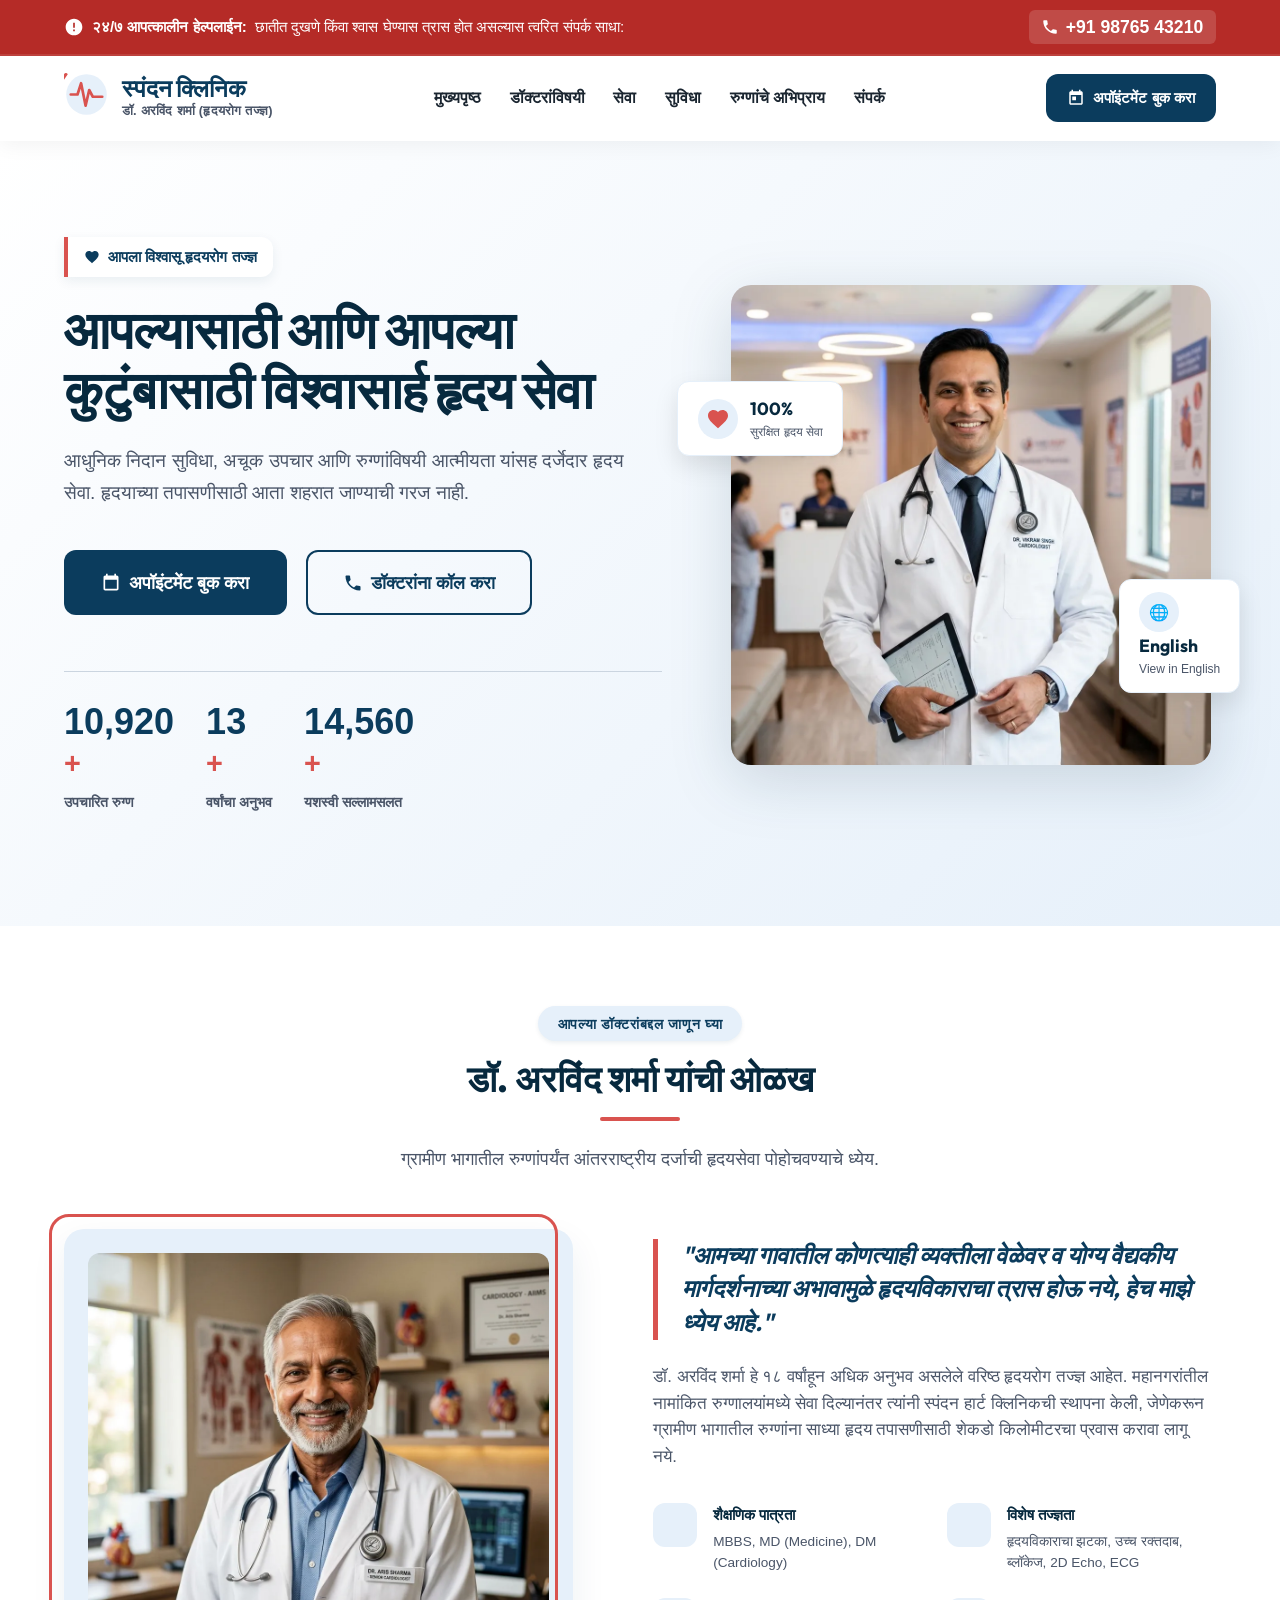
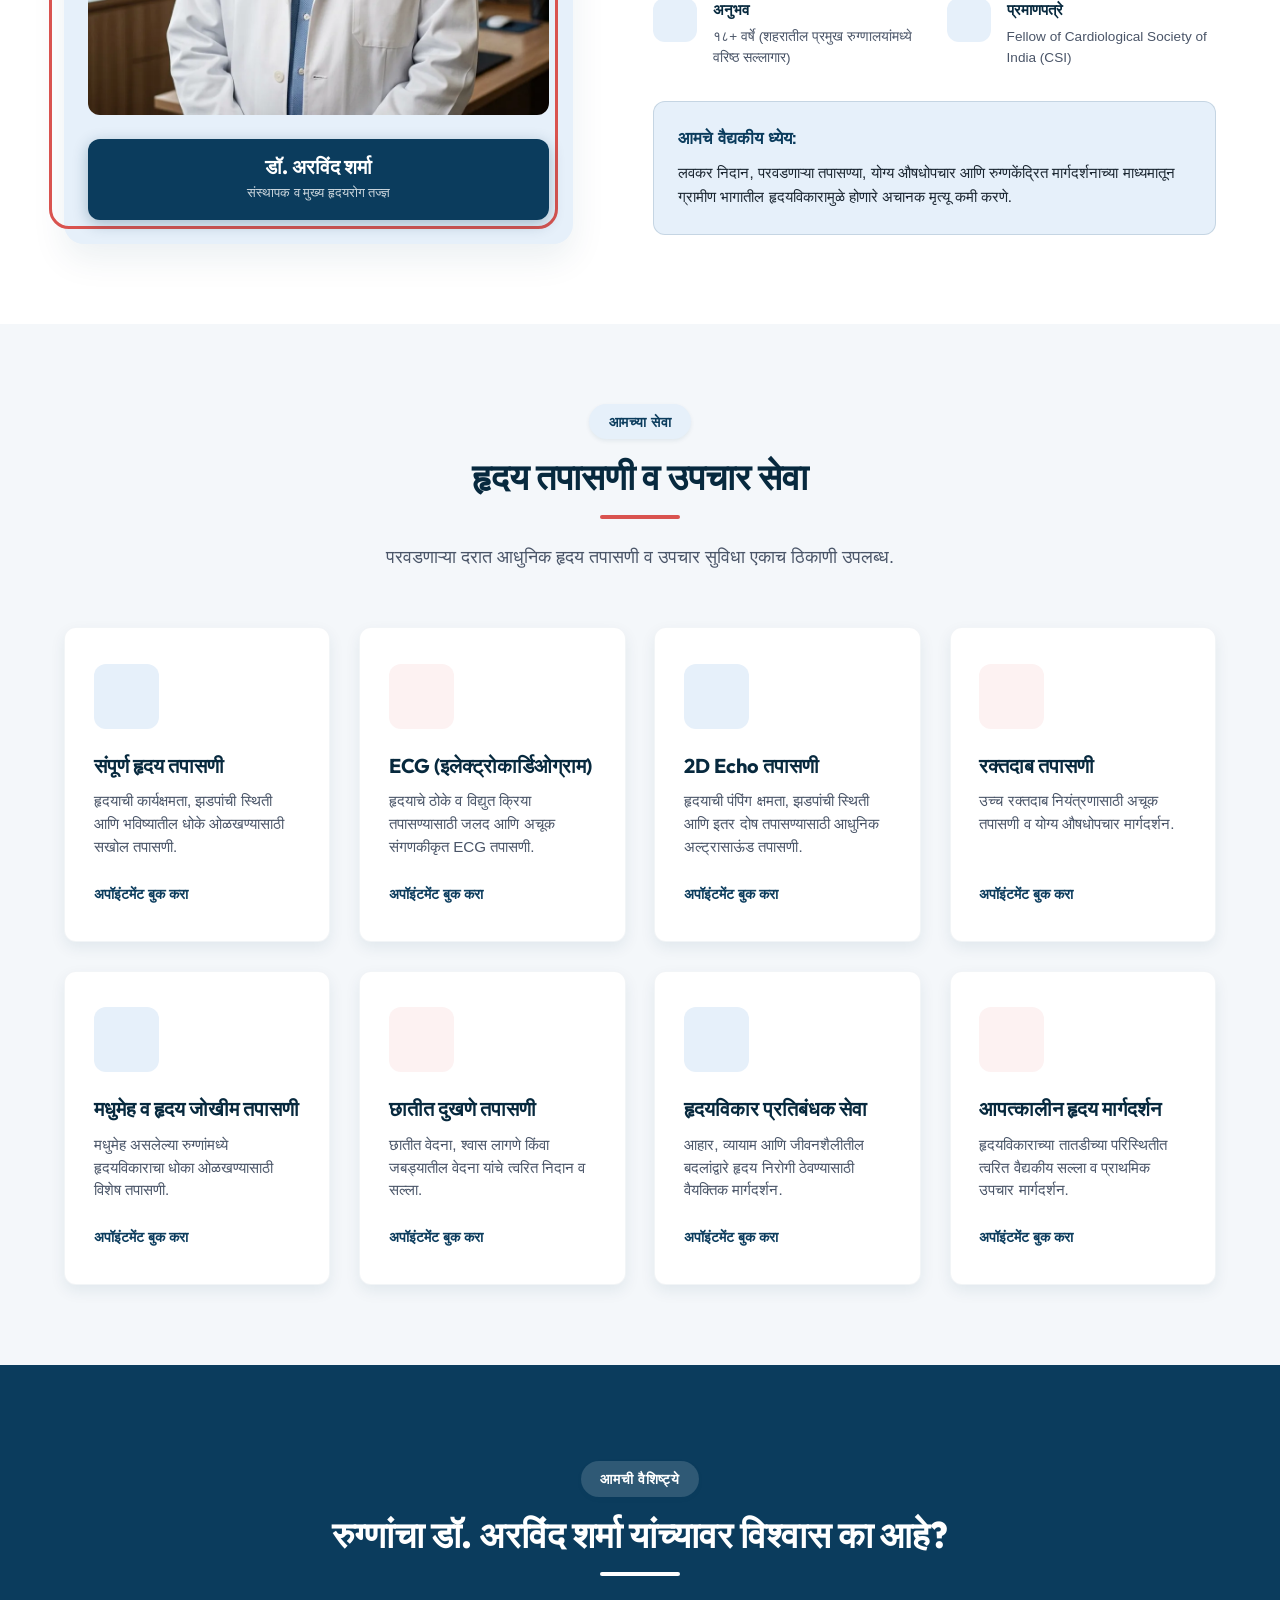
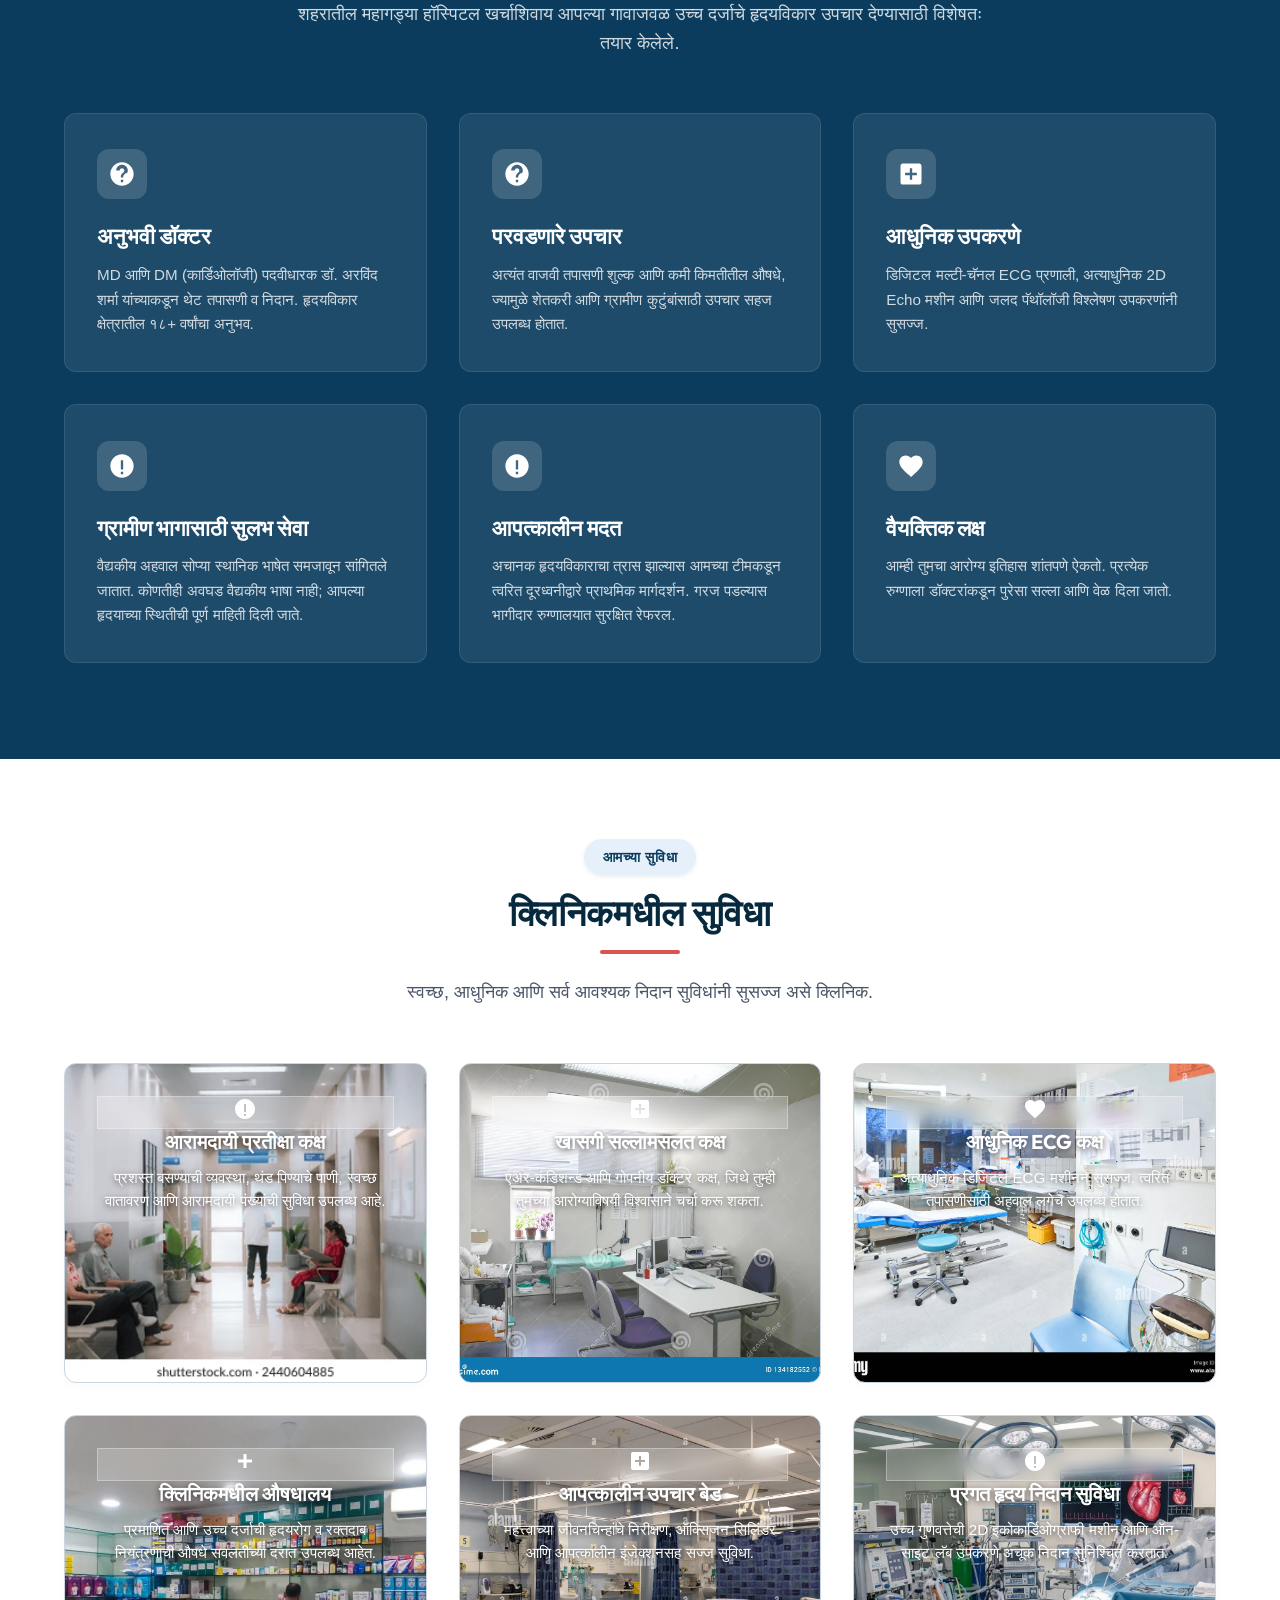
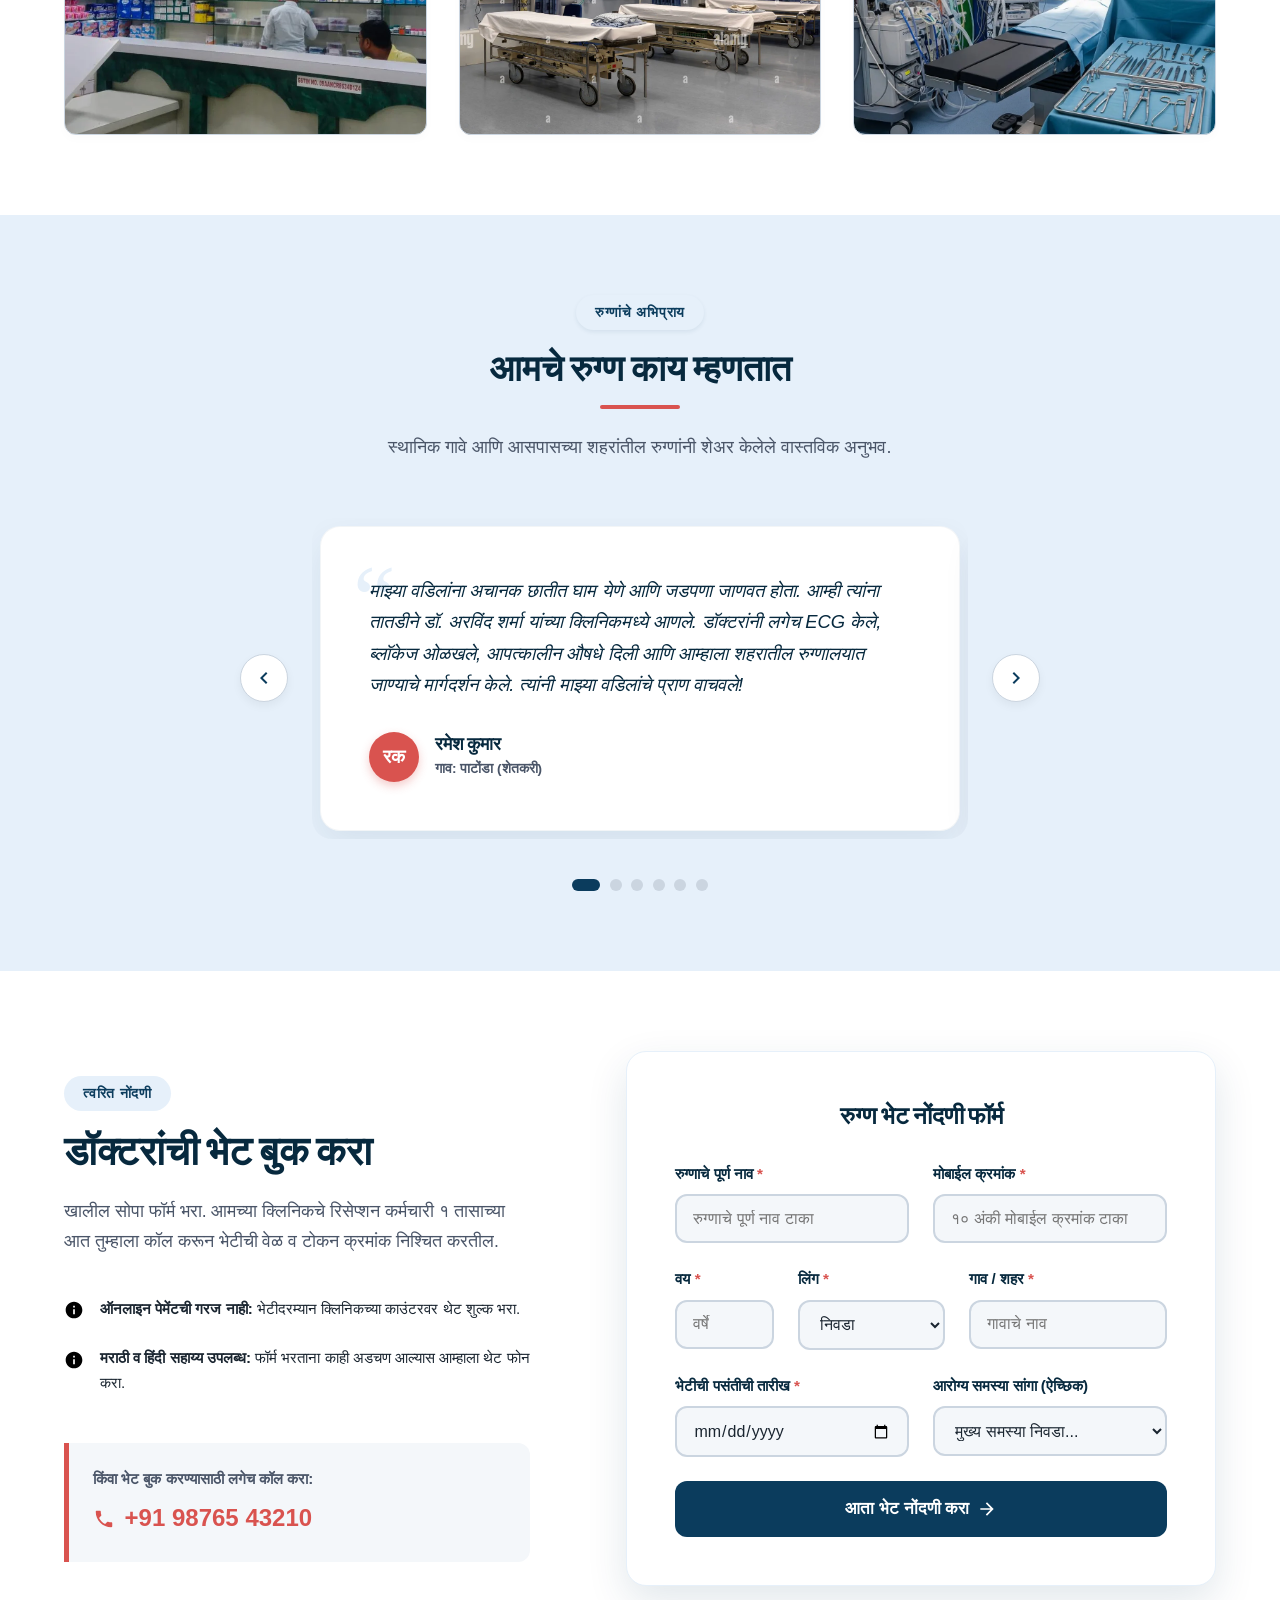
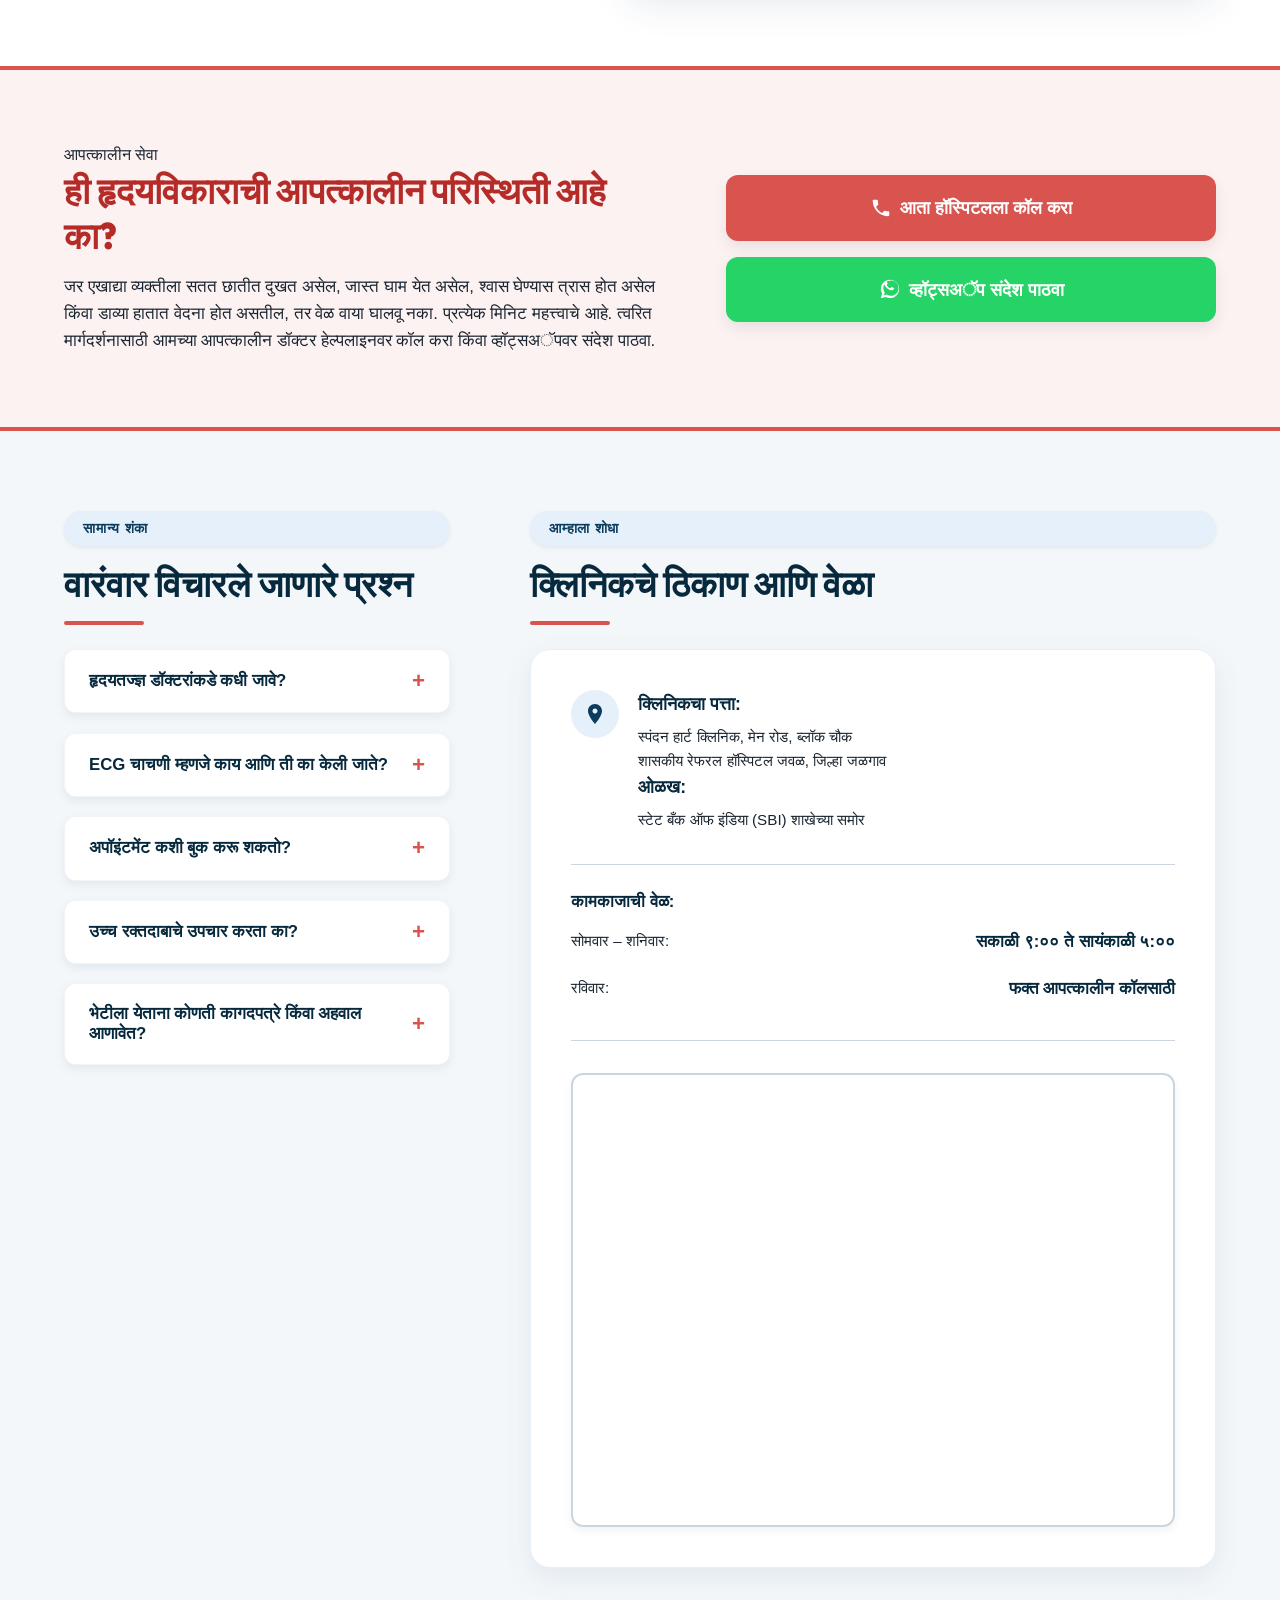
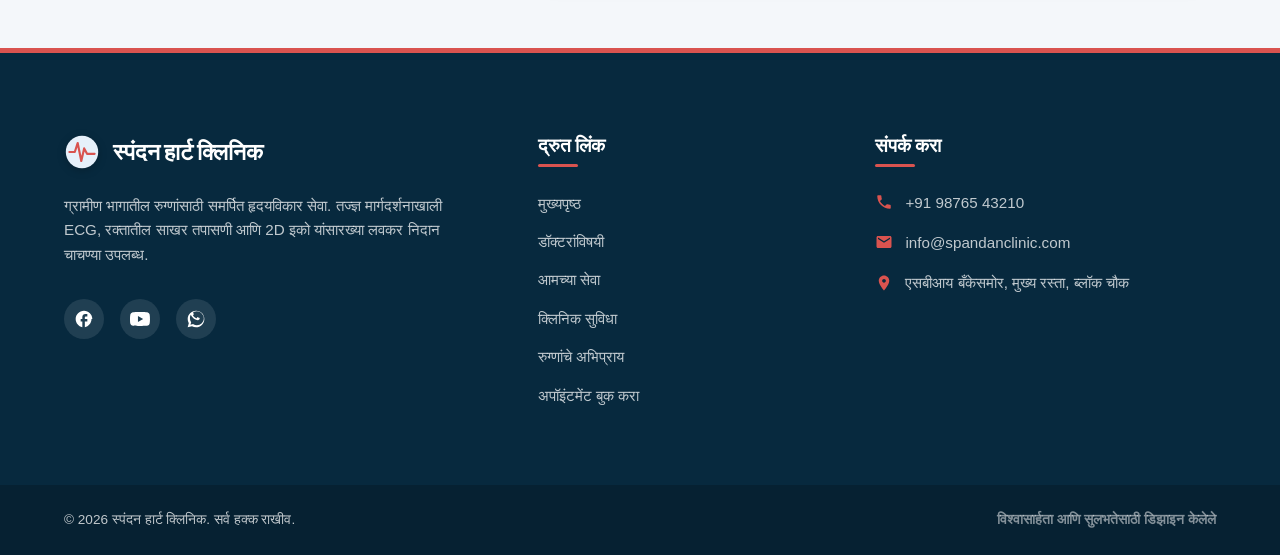
==== commit 00ee2e13: "Updade google location" ====
--- a/marathi.html
+++ b/marathi.html
@@ -1010,7 +1010,7 @@
 <div class="map-wrapper">
     <!-- Clean Stylized Map Placeholder representing an embedded Map -->
     <iframe 
-        src="https://www.google.com/maps/embed?pb=!1m18!1m12!1m3!1d115161.76449102431!2d85.0743603417937!3d25.61988899882265!2m3!1f0!2f0!3f0!3m2!1i1024!2i768!4f13.1!3m3!1m2!1s0x39ed585c33d69131%3A0xc4ebae95b055375d!2sPatna%2C%20Bihar!5e0!3m2!1sen!2sin!4v1700000000000!5m2!1sen!2sin" 
+     src="https://www.google.com/maps/embed?pb=!1m18!1m12!1m3!1d3738.043131120828!2d75.00486307469961!3d20.46342160695675!2m3!1f0!2f0!3f0!3m2!1i1024!2i768!4f13.1!3m3!1m2!1s0x3bd9550c12d11303%3A0xbb7f7c00597dd44c!2sMSRTC%20Bus%20Stand%20Chalisgaon!5e0!3m2!1sen!2sin!4v1781933773739!5m2!1sen!2sin" width="600" height="450" style="border:0;" allowfullscreen="" loading="lazy" referrerpolicy="no-referrer-when-downgrade"
         width="100%" 
         height="220" 
         style="border:0;" 
